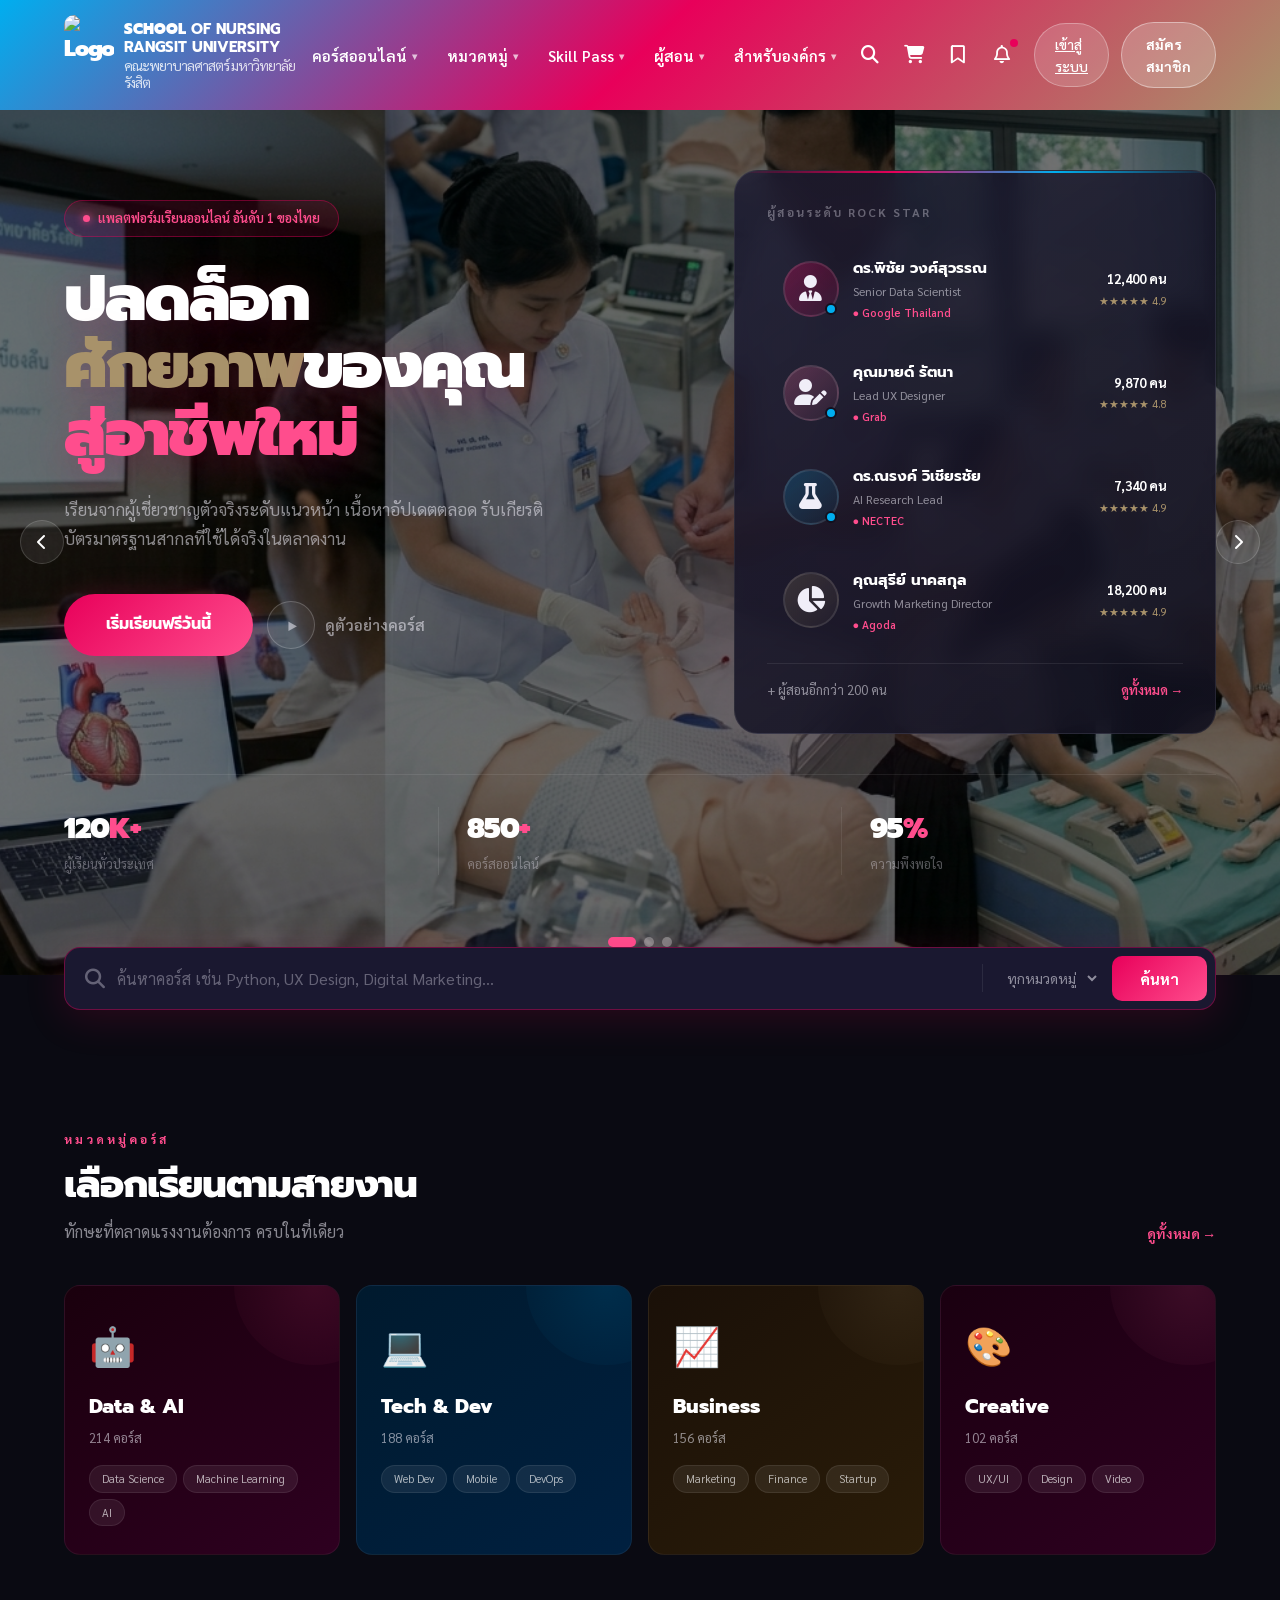
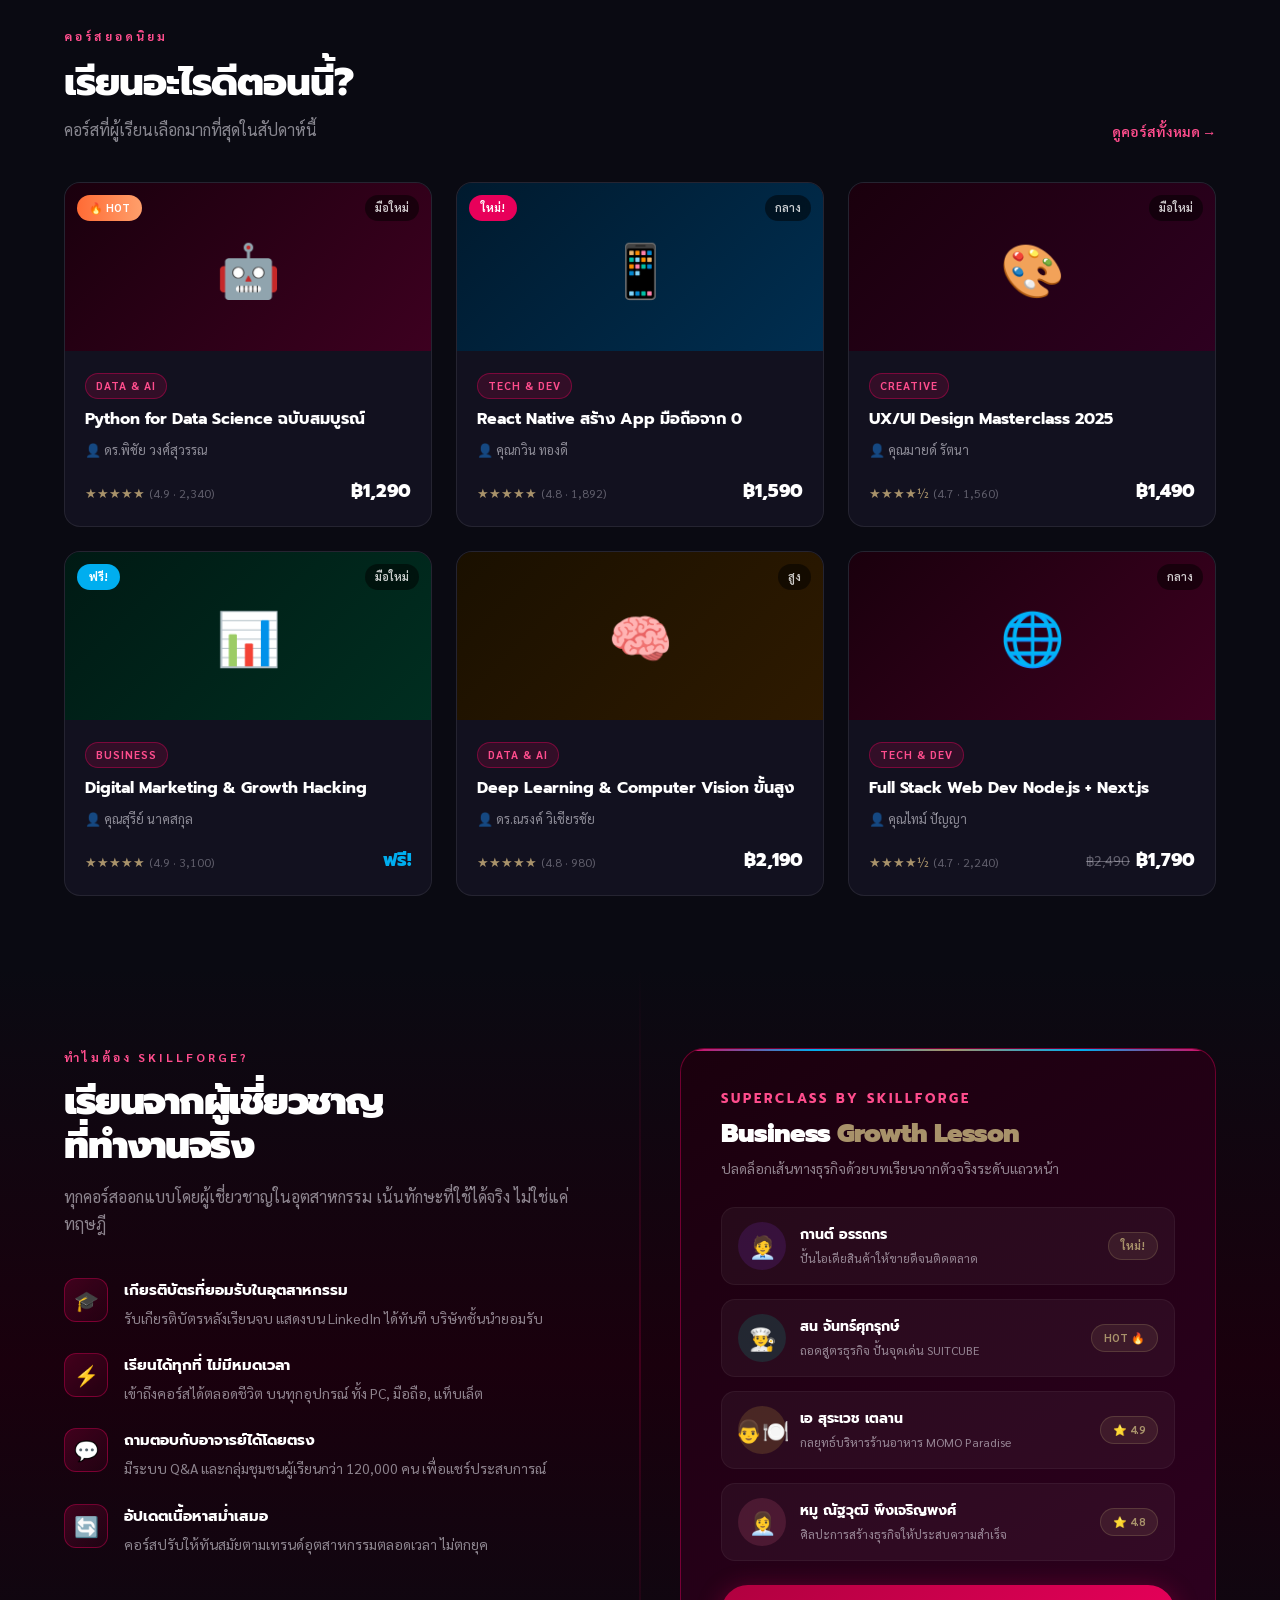
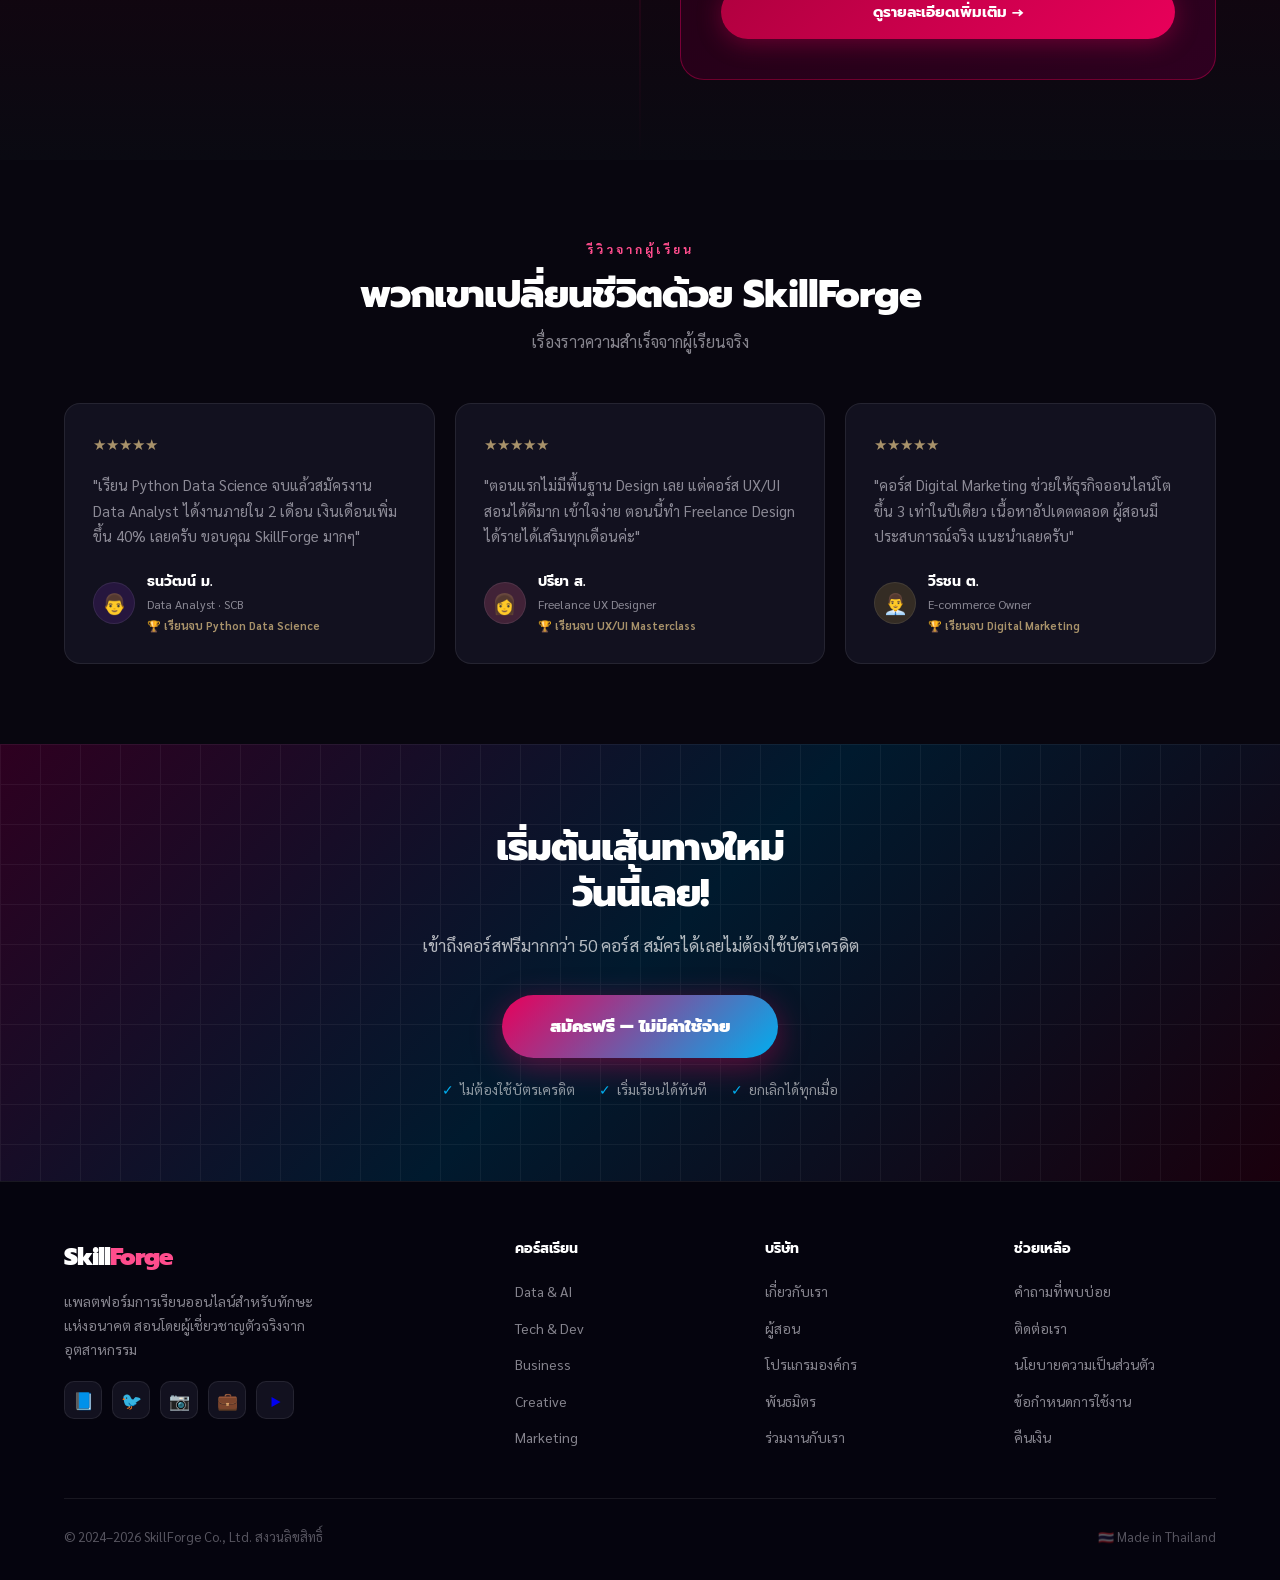
==== index.html @ b313acaf "Update index.html" ====
<!DOCTYPE html>
<html lang="th">
<head>
<meta charset="UTF-8">
<meta name="viewport" content="width=device-width, initial-scale=1.0">
<title>SCHOOL OF NURSING RANGSIT UNIVERSITY</title>
<link href="https://fonts.googleapis.com/css2?family=Prompt:wght@300;400;500;600;700;800;900&family=Sarabun:wght@300;400;500;600&display=swap" rel="stylesheet">
<link rel="stylesheet" href="https://cdnjs.cloudflare.com/ajax/libs/font-awesome/6.5.0/css/all.min.css">
  
<style>
:root{--purple:#E8005A;--purple-light:#FF4D8D;--purple-dark:#B0003F;--purple-glow:rgba(232,0,90,0.35);--gold:#A8926A;--teal:#00AEEF;--pink:#FF6B9D;--bg-dark:#0A0A12;--bg-card:#12111F;--bg-card2:#1A1830;--border:rgba(255,255,255,0.08);--border-purple:rgba(232,0,90,0.4);--text:#F0EEF8;--text-muted:rgba(240,238,248,0.55);--text-dim:rgba(240,238,248,0.35);--radius:16px;--radius-pill:100px}
*{box-sizing:border-box;margin:0;padding:0}
html{scroll-behavior:smooth}
body{font-family:'Sarabun',sans-serif;background:var(--bg-dark);color:var(--text);line-height:1.6;overflow-x:hidden}
h1,h2,h3,h4,h5,.nav-logo-en,.btn-hero,.btn-primary,.course-title,.inst-name,.stat-num{font-family:'Prompt',sans-serif}
.top-banner{background:linear-gradient(135deg,#0a0a12 0%,#D3D8E8 50%,#FAFAFA 100%);padding:10px 5%;text-align:center;font-size:14px;font-weight:500}
.top-banner a{color:var(--gold);font-weight:700;text-decoration:none;margin-left:8px}
nav{position:sticky;top:0;z-index:200;background:linear-gradient(135deg,#00AEEF 0%,#E8005A 50%,#A8926A 100%);backdrop-filter:blur(24px) saturate(180%);-webkit-backdrop-filter:blur(24px) saturate(180%);padding:0 5%;display:flex;align-items:center;justify-content:space-between;height:110px;overflow:visible;transition:background 0.3s ease,border-color 0.3s ease}
nav.scrolled{background:rgba(10,10,18,0.75);border-bottom-color:rgba(255,255,255,0.1)}
.nav-logo{font-family:'Prompt',sans-serif;font-weight:900;font-size:22px;color:#fff;text-decoration:none;letter-spacing:-1px;display:flex;align-items:center;gap:10px}
.nav-logo span{color:#fff}
.nav-logo img{width:80px;height:80px;object-fit:contain;border-radius:10px;background:transparent;border:none}
.ddi-icon i{color:#fff;opacity:0.85}
.nav-logo-text{display:flex;flex-direction:column;gap:1px}
.nav-logo-en{font-family:'Prompt',sans-serif;font-size:15px;font-weight:900;color:#fff;letter-spacing:0px;line-height:1.2;text-transform:uppercase}
.nav-logo-en span{color:#fff;font-weight:700}
.nav-logo-th{font-family:'Sarabun',sans-serif;font-size:14px;font-weight:400;color:rgba(255,255,255,0.8);line-height:1.2}
.profile-btn{display:flex;align-items:center;gap:10px;background:rgba(255,255,255,0.15);border:1px solid rgba(255,255,255,0.3);padding:8px 16px;border-radius:var(--radius-pill);cursor:pointer;text-decoration:none;transition:all .2s}
.profile-btn:hover{background:rgba(255,255,255,0.25)}
.profile-avatar{width:34px;height:34px;border-radius:50%;background:linear-gradient(135deg,var(--purple),var(--purple-light));display:flex;align-items:center;justify-content:center;font-size:15px;color:#fff;font-weight:700;flex-shrink:0}
.profile-name{font-size:14px;font-weight:600;color:#fff}
.btn-logout{background:none;border:1px solid rgba(255,255,255,0.3);padding:8px 16px;border-radius:var(--radius-pill);font-family:'Sarabun',sans-serif;font-size:14px;color:#fff;cursor:pointer;transition:all .2s}
.btn-logout:hover{border-color:#ef4444;color:#ef4444}
.nav-links{display:flex;gap:2px;list-style:none;align-items:stretch;height:110px}
.nav-links>li{position:relative;display:flex;align-items:center}
.nav-links>li>a{text-decoration:none;font-size:15px;font-weight:600;color:#fff;transition:color .2s;padding:8px 14px;border-radius:8px;display:flex;align-items:center;gap:5px;white-space:nowrap;line-height:1}
.nav-links>li>a:hover,.nav-links>li:hover>a{color:#fff;background:rgba(255,255,255,0.15)}
.nav-links>li>a.has-dd::after{content:'▾';font-size:10px;opacity:.7;transition:transform .2s;margin-top:1px}
.nav-links>li:hover>a.has-dd::after{transform:rotate(180deg);opacity:1}
.dd{position:absolute;top:calc(100% + 8px);left:0;transform:none;background:#fff;border:1px solid #e5e7eb;border-radius:16px;padding:0;min-width:280px;box-shadow:0 8px 32px rgba(0,0,0,0.12),0 2px 8px rgba(0,0,0,0.06);opacity:0;pointer-events:none;transition:opacity .16s ease,transform .16s ease;z-index:300;overflow:hidden}
.nav-links>li:hover .dd{opacity:1;pointer-events:auto}
.dd::before{display:none}
.dd.mega{min-width:860px;display:grid;grid-template-columns:200px 220px 1fr;left:0}
.mega-col{padding:16px 12px;border-right:1px solid #f0f0f0}
.mega-col:last-child{border-right:none}
.mega-col-title{font-size:10px;font-weight:800;letter-spacing:2.5px;text-transform:uppercase;color:#9ca3af;padding:4px 10px 12px}
.ddi{display:flex;align-items:center;gap:10px;padding:9px 12px;border-radius:10px;text-decoration:none;transition:background .13s;cursor:pointer;width:100%}
.ddi:hover{background:#f3f4f6}
.ddi.active{background:#fff0f5}
.ddi-icon{width:32px;height:32px;border-radius:8px;flex-shrink:0;display:flex;align-items:center;justify-content:center;font-size:15px}
.ddi-icon i{opacity:1}
.ddi-t{font-family:'Sarabun',sans-serif;font-size:13px;font-weight:700;color:#111827}
.ddi-t.purple{color:#E8005A}
.ddi-s{font-size:11px;color:#6b7280;margin-top:1px}
.ddi-arrow{margin-left:auto;color:#9ca3af;font-size:11px}
.mega-col.col-list{padding:16px}
.mega-col-header{display:flex;justify-content:space-between;align-items:center;margin-bottom:10px;padding:0 4px}
.mega-col-header-title{font-size:10px;font-weight:800;letter-spacing:2px;text-transform:uppercase;color:#9ca3af}
.mega-col-header-link{font-size:12px;font-weight:700;color:#E8005A;text-decoration:none}
.course-list-item{display:flex;align-items:center;padding:7px 4px;border-radius:8px;text-decoration:none;transition:background .13s;cursor:pointer}
.course-list-item:hover{background:#f3f4f6}
.course-list-item.active{color:#E8005A;font-weight:700}
.course-list-name{font-size:13px;color:#374151;font-family:'Sarabun',sans-serif}
.course-list-name.purple{color:#E8005A;font-weight:700}
.course-list-count{margin-left:4px;font-size:13px;color:#374151}
.mega-col.col-preview{padding:16px;background:#fafafa;border-left:1px solid #f0f0f0}
.preview-card img{width:100%;border-radius:10px;margin-bottom:10px}
.preview-card-title{font-size:13px;font-weight:700;color:#111827;font-family:'Sarabun',sans-serif;line-height:1.4;margin-bottom:6px}
.preview-card-link{font-size:12px;color:#E8005A;font-weight:700;text-decoration:none}
.ddd{height:1px;background:#e5e7eb;margin:6px 0}
.ddf{padding:6px 12px 4px}
.ddf a{font-size:12px;color:#E8005A;text-decoration:none;font-weight:700}
.ddf a:hover{color:#B0003F}
.dds{font-size:10px;font-weight:700;letter-spacing:2.5px;text-transform:uppercase;color:#9ca3af;padding:4px 10px 10px}
.db{display:inline-block;font-size:10px;font-weight:700;padding:2px 8px;border-radius:99px;margin-left:auto;flex-shrink:0}
.db.new{background:#E8005A;color:#fff}
.db.hot{background:linear-gradient(90deg,#FF6B35,#FF9F6B);color:#fff}
.db.free{background:#00AEEF;color:#fff}
.db.pop{background:rgba(168,146,106,0.15);color:#A8926A;border:1px solid rgba(168,146,106,0.4)}
.nav-actions{display:flex;gap:12px;align-items:center}
.btn-ghost{background:rgba(255,255,255,0.15);border:1px solid rgba(255,255,255,0.3);padding:9px 20px;font-family:'Sarabun',sans-serif;font-size:14px;font-weight:500;color:#fff;cursor:pointer;border-radius:var(--radius-pill);transition:all .2s}
.btn-ghost:hover{background:rgba(255,255,255,0.25);color:#fff}
.btn-primary{background:rgba(255,255,255,0.2);color:#fff;border:1px solid rgba(255,255,255,0.4);padding:10px 24px;border-radius:var(--radius-pill);font-family:'Sarabun',sans-serif;font-size:14px;font-weight:700;cursor:pointer;transition:all .2s;text-decoration:none;display:inline-block}
.btn-primary:hover{background:rgba(255,255,255,0.3);transform:translateY(-1px)}
.hero-slider{position:relative;width:100%;overflow:hidden;background:#0a0a12}
.slides-wrapper{display:flex;transition:transform 0.6s cubic-bezier(0.4,0,0.2,1)}
.slide{min-width:100%;min-height:88vh;padding:60px 5% 100px;position:relative;overflow:hidden;display:flex;flex-direction:column;justify-content:center;gap:40px;background:linear-gradient(160deg,#0A0A12 0%,#1A000D 40%,#001A2E 70%,#0A0A12 100%)}
.slide::before{content:'';position:absolute;inset:0;background:rgba(0,0,0,0.55);pointer-events:none;z-index:1}
.slide::after{content:'';position:absolute;right:10%;top:20%;width:600px;height:600px;border-radius:50%;background:radial-gradient(circle,rgba(232,0,90,0.2) 0%,transparent 65%);pointer-events:none}
.slide-content{max-width:1280px;margin:0 auto;width:100%;display:grid;grid-template-columns:1.1fr 0.9fr;gap:80px;align-items:center;position:relative;z-index:2}
.slide-text{max-width:540px}
.slide-stats{display:flex;max-width:1280px;margin:0 auto;width:100%;padding-top:32px;border-top:1px solid var(--border);position:relative;z-index:2}
.slider-dots{position:absolute;bottom:28px;left:50%;transform:translateX(-50%);display:flex;gap:8px;z-index:10}
.dot{width:10px;height:10px;border-radius:50%;background:rgba(255,255,255,0.3);border:none;cursor:pointer;transition:all 0.3s;padding:0}
.dot.active{background:var(--purple-light);width:28px;border-radius:5px}
.slider-arrow{position:absolute;top:50%;transform:translateY(-50%);background:rgba(255,255,255,0.08);border:1px solid rgba(255,255,255,0.15);color:#fff;width:44px;height:44px;border-radius:50%;display:flex;align-items:center;justify-content:center;cursor:pointer;z-index:10;transition:background 0.2s;font-size:16px}
.slider-arrow:hover{background:rgba(232,0,90,0.5)}
.slider-arrow.left{left:20px}
.slider-arrow.right{right:20px}
.slide-visual{flex:1}
.slide-visual.center-icon{display:flex;align-items:center;justify-content:center}
.big-icon-card{background:rgba(255,255,255,0.05);border:1px solid rgba(255,255,255,0.1);border-radius:24px;padding:48px;text-align:center;backdrop-filter:blur(20px);display:flex;flex-direction:column;align-items:center;gap:16px}
.big-icon-label{font-size:22px;font-weight:700;color:#fff}
.big-icon-sub{font-size:14px;color:var(--text-dim)}
.hero-badge{display:inline-flex;align-items:center;gap:8px;border:1px solid rgba(232,0,90,0.4);background:rgba(232,0,90,0.12);color:var(--purple-light);padding:7px 18px;border-radius:var(--radius-pill);font-size:13px;font-weight:600;margin-bottom:28px}
.badge-dot{width:7px;height:7px;border-radius:50%;background:var(--purple-light);box-shadow:0 0 8px var(--purple-light);animation:pulse 2s infinite}
@keyframes pulse{0%,100%{opacity:1}50%{opacity:.4}}
h1{font-family:'Prompt',sans-serif;font-size:clamp(40px,5vw,64px);font-weight:900;line-height:1.05;color:#fff;margin-bottom:28px;letter-spacing:-2px;text-shadow:0 8px 40px rgba(232,0,90,0.25)}
h1 .hp{color:var(--purple-light)}
h1 .hg{color:var(--gold)}
.hero-sub{color:var(--text-muted);font-size:17px;line-height:1.75;margin-bottom:40px;max-width:500px}
.hero-cta{display:flex;gap:14px;align-items:center;flex-wrap:wrap;margin-bottom:48px}
.btn-hero{background:linear-gradient(135deg,var(--purple),var(--purple-light));color:#fff;border:none;padding:18px 42px;border-radius:var(--radius-pill);font-family:'Prompt',sans-serif;font-size:16px;font-weight:700;cursor:pointer;transition:all .2s;text-decoration:none;display:inline-block;box-shadow:0 8px 32px var(--purple-glow)}
.btn-hero:hover{transform:translateY(-2px)}
.btn-play{display:inline-flex;align-items:center;gap:10px;color:var(--text-muted);font-size:15px;font-weight:600;text-decoration:none;transition:color .2s}
.btn-play:hover{color:#fff}
.play-circle{width:48px;height:48px;border-radius:50%;border:1.5px solid rgba(255,255,255,0.2);display:flex;align-items:center;justify-content:center;font-size:16px;transition:all .2s;padding-left:3px;background:rgba(255,255,255,0.05)}
.btn-play:hover .play-circle{border-color:var(--purple-light);background:rgba(232,0,90,0.2)}
.stat-item{flex:1;padding-right:28px;border-right:1px solid var(--border);margin-right:28px}
.stat-item:last-child{border-right:none;margin-right:0;padding-right:0}
.stat-num{font-family:'Prompt',sans-serif;font-size:28px;font-weight:900;color:#fff;letter-spacing:-1px}
.stat-num span{color:var(--purple-light)}
.stat-label{font-size:13px;color:var(--text-dim);margin-top:2px}
.hero-right{position:relative}
.instructors-showcase{background:linear-gradient(145deg,rgba(26,24,48,0.8),rgba(18,17,31,0.9));border:1px solid var(--border);border-radius:24px;padding:32px;backdrop-filter:blur(12px);position:relative;overflow:hidden}
.instructors-showcase::before{content:'';position:absolute;top:0;left:0;right:0;height:2px;background:linear-gradient(90deg,transparent,var(--purple),var(--teal),transparent)}
.showcase-label{font-size:12px;font-weight:700;letter-spacing:2px;text-transform:uppercase;color:var(--text-dim);margin-bottom:20px}
.instructor-row{display:flex;align-items:center;gap:14px;padding:14px 16px;border-radius:14px;transition:background .2s;margin-bottom:10px;cursor:pointer}
.instructor-row:hover{background:rgba(232,0,90,0.12)}
.inst-avatar-wrap{position:relative}
.inst-avatar{width:56px;height:56px;border-radius:50%;display:flex;align-items:center;justify-content:center;font-size:26px;flex-shrink:0;border:2px solid rgba(255,255,255,0.1)}
.inst-online{position:absolute;bottom:2px;right:2px;width:12px;height:12px;border-radius:50%;background:var(--teal);border:2px solid var(--bg-card)}
.inst-info{flex:1}
.inst-name{font-family:'Prompt',sans-serif;font-size:15px;font-weight:700;color:#fff}
.inst-role{font-size:12px;color:var(--text-muted);margin-top:2px}
.inst-company{font-size:11px;color:var(--purple-light);font-weight:600;margin-top:3px}
.inst-stat{text-align:right}
.inst-students{font-size:13px;font-weight:700;color:#fff}
.inst-stars{font-size:11px;color:var(--gold);margin-top:2px}
.showcase-footer{margin-top:16px;padding-top:16px;border-top:1px solid var(--border);display:flex;justify-content:space-between;align-items:center}
.showcase-footer-txt{font-size:13px;color:var(--text-muted)}
.showcase-footer a{color:var(--purple-light);text-decoration:none;font-weight:600;font-size:13px}
.search-section{background:var(--bg-dark);padding:0 5% 60px}
.search-box{background:var(--bg-card2);border:1px solid var(--border-purple);border-radius:16px;padding:8px 8px 8px 20px;display:flex;align-items:center;gap:12px;box-shadow:0 8px 40px rgba(232,0,90,0.15)}
.search-box input{flex:1;border:none;outline:none;font-family:'Sarabun',sans-serif;font-size:16px;color:#fff;background:transparent}
.search-box input::placeholder{color:var(--text-dim)}
.search-divider{width:1px;height:28px;background:var(--border)}
.search-select{border:none;outline:none;font-family:'Sarabun',sans-serif;font-size:14px;color:var(--text-muted);background:transparent;cursor:pointer;padding:4px 8px}
.search-select option{background:#1A1830}
.search-btn{background:linear-gradient(135deg,var(--purple),var(--purple-light));color:#fff;border:none;padding:13px 28px;border-radius:10px;font-family:'Sarabun',sans-serif;font-size:15px;font-weight:700;cursor:pointer;transition:all .2s;white-space:nowrap}
.search-btn:hover{transform:translateY(-1px)}
.section{padding:72px 5%}
.section-inner{max-width:1280px;margin:0 auto}
.section-label{font-size:12px;font-weight:700;color:var(--purple-light);letter-spacing:3px;text-transform:uppercase;margin-bottom:12px}
h2{font-family:'Prompt',sans-serif;font-size:clamp(26px,3vw,40px);font-weight:800;line-height:1.2;color:#fff;margin-bottom:12px;letter-spacing:-1px}
.section-sub{color:var(--text-muted);font-size:16px;max-width:520px}
.section-header{display:flex;justify-content:space-between;align-items:flex-end;margin-bottom:40px}
.link-more{color:var(--purple-light);text-decoration:none;font-weight:600;font-size:14px;display:flex;align-items:center;gap:4px;transition:color .2s}
.link-more:hover{color:#fff}
.cat-grid{display:grid;grid-template-columns:repeat(4,1fr);gap:16px}
.cat-card{border-radius:var(--radius);padding:28px 24px;cursor:pointer;transition:transform .2s,box-shadow .2s;position:relative;overflow:hidden;border:1px solid rgba(255,255,255,0.06)}
.cat-card::before{content:'';position:absolute;top:-30%;right:-20%;width:160px;height:160px;border-radius:50%;opacity:.12}
.cat-card:hover{transform:translateY(-6px)}
.cat-card.c-data{background:linear-gradient(145deg,#1A000D,#2E0020)}
.cat-card.c-data::before{background:radial-gradient(circle,var(--purple-light),transparent)}
.cat-card.c-data:hover{box-shadow:0 20px 48px rgba(232,0,90,0.3)}
.cat-card.c-tech{background:linear-gradient(145deg,#001A2E,#002040)}
.cat-card.c-tech::before{background:radial-gradient(circle,var(--teal),transparent)}
.cat-card.c-tech:hover{box-shadow:0 20px 48px rgba(0,174,239,0.3)}
.cat-card.c-biz{background:linear-gradient(145deg,#1A1008,#2A1C08)}
.cat-card.c-biz::before{background:radial-gradient(circle,var(--gold),transparent)}
.cat-card.c-biz:hover{box-shadow:0 20px 48px rgba(168,146,106,0.3)}
.cat-card.c-creative{background:linear-gradient(145deg,#1A0010,#2E0020)}
.cat-card.c-creative::before{background:radial-gradient(circle,var(--pink),transparent)}
.cat-card.c-creative:hover{box-shadow:0 20px 48px rgba(255,107,157,0.2)}
.cat-icon{font-size:38px;margin-bottom:16px;display:block;position:relative;z-index:1}
.cat-title{font-family:'Prompt',sans-serif;font-size:20px;font-weight:800;color:#fff;margin-bottom:6px;position:relative;z-index:1}
.cat-count{font-size:13px;color:var(--text-muted);position:relative;z-index:1}
.cat-tags{display:flex;flex-wrap:wrap;gap:6px;margin-top:16px;position:relative;z-index:1}
.cat-tag{background:rgba(255,255,255,0.07);color:rgba(255,255,255,0.65);font-size:11px;padding:4px 12px;border-radius:99px;border:1px solid rgba(255,255,255,0.08)}
.courses-grid{display:grid;grid-template-columns:repeat(3,1fr);gap:24px}
.course-card{background:var(--bg-card);border-radius:var(--radius);border:1px solid var(--border);overflow:hidden;transition:all .2s;cursor:pointer}
.course-card:hover{border-color:var(--border-purple);transform:translateY(-4px);box-shadow:0 16px 48px rgba(0,0,0,0.4)}
.course-thumb{height:168px;display:flex;align-items:center;justify-content:center;font-size:52px;position:relative}
.t1{background:linear-gradient(135deg,#1A000D,#3D0020)}
.t2{background:linear-gradient(135deg,#001A2E,#002E50)}
.t3{background:linear-gradient(135deg,#1A000D,#2E0020)}
.t4{background:linear-gradient(135deg,#001A14,#002E20)}
.t5{background:linear-gradient(135deg,#1A1000,#2E1A00)}
.t6{background:linear-gradient(135deg,#1A000D,#3D0020)}
.thumb-badge{position:absolute;top:12px;left:12px;font-size:11px;font-weight:700;padding:4px 12px;border-radius:99px}
.badge-new{background:var(--purple);color:#fff}
.badge-hot{background:linear-gradient(90deg,#FF6B35,#FF9F6B);color:#fff}
.badge-free{background:var(--teal);color:#fff}
.thumb-level{position:absolute;top:12px;right:12px;background:rgba(0,0,0,0.5);color:rgba(255,255,255,0.8);font-size:11px;font-weight:600;padding:4px 10px;border-radius:99px;backdrop-filter:blur(4px)}
.course-body{padding:20px}
.course-cat-tag{display:inline-block;font-size:11px;font-weight:700;color:var(--purple-light);text-transform:uppercase;letter-spacing:1px;margin-bottom:10px;padding:3px 10px;background:rgba(232,0,90,0.15);border-radius:99px;border:1px solid var(--border-purple)}
.course-title{font-family:'Prompt',sans-serif;font-size:16px;font-weight:700;color:#fff;line-height:1.35;margin-bottom:10px}
.course-instructor{font-size:13px;color:var(--text-muted);margin-bottom:16px}
.course-meta{display:flex;align-items:center;justify-content:space-between}
.stars{color:var(--gold);font-size:13px}
.course-rating{font-size:12px;color:var(--text-dim);margin-left:4px}
.course-price{font-family:'Prompt',sans-serif;font-size:18px;font-weight:800;color:#fff}
.price-free{color:var(--teal)}
.price-old{font-size:13px;color:var(--text-dim);text-decoration:line-through;margin-right:6px;font-weight:400}
.why-section{padding:80px 5%;background:linear-gradient(180deg,var(--bg-dark) 0%,#1A000D 50%,var(--bg-dark) 100%);position:relative}
.why-section::before{content:'';position:absolute;left:50%;top:0;transform:translateX(-50%);width:1px;height:100%;background:linear-gradient(180deg,transparent,var(--border-purple),transparent)}
.why-inner{max-width:1280px;margin:0 auto}
.why-grid{display:grid;grid-template-columns:1fr 1fr;gap:80px;align-items:start}
.why-heading{font-family:'Prompt',sans-serif;font-size:clamp(28px,3vw,44px);font-weight:900;color:#fff;line-height:1.15;margin-bottom:16px;letter-spacing:-1.5px}
.why-sub{color:var(--text-muted);font-size:16px;line-height:1.7;margin-bottom:40px}
.feature-list{list-style:none;display:flex;flex-direction:column;gap:24px}
.feature-item{display:flex;gap:16px;align-items:flex-start}
.feature-icon{width:44px;height:44px;flex-shrink:0;background:linear-gradient(135deg,rgba(232,0,90,0.2),rgba(232,0,90,0.05));border:1px solid var(--border-purple);border-radius:12px;display:flex;align-items:center;justify-content:center;font-size:20px}
.feature-text h4{font-family:'Prompt',sans-serif;font-size:15px;font-weight:700;color:#fff;margin-bottom:5px}
.feature-text p{font-size:14px;color:var(--text-muted);line-height:1.6}
.promo-block{background:linear-gradient(145deg,#1A000D,#2E0020);border:1px solid var(--border-purple);border-radius:24px;padding:40px;position:relative;overflow:hidden}
.promo-block::after{content:'';position:absolute;top:0;left:0;right:0;height:2px;background:linear-gradient(90deg,var(--purple),var(--teal),var(--gold),var(--teal),var(--purple))}
.promo-title{font-family:'Prompt',sans-serif;font-size:13px;font-weight:700;letter-spacing:3px;text-transform:uppercase;color:var(--purple-light);margin-bottom:8px}
.promo-heading{font-family:'Prompt',sans-serif;font-size:26px;font-weight:900;color:#fff;line-height:1.2;margin-bottom:8px;letter-spacing:-1px}
.promo-heading span{color:var(--gold)}
.promo-sub{font-size:14px;color:var(--text-muted);margin-bottom:28px}
.promo-instructors{display:flex;flex-direction:column;gap:14px;margin-bottom:24px}
.promo-inst-row{display:flex;align-items:center;gap:14px;padding:14px 16px;border-radius:14px;background:rgba(255,255,255,0.04);border:1px solid rgba(255,255,255,0.05);transition:all .2s;cursor:pointer}
.promo-inst-row:hover{background:rgba(232,0,90,0.1);border-color:var(--border-purple)}
.promo-inst-avatar{width:48px;height:48px;border-radius:50%;display:flex;align-items:center;justify-content:center;font-size:22px;flex-shrink:0}
.promo-inst-name{font-family:'Prompt',sans-serif;font-size:14px;font-weight:700;color:#fff}
.promo-inst-topic{font-size:12px;color:var(--text-muted);margin-top:2px}
.promo-inst-tag{margin-left:auto;font-size:11px;font-weight:700;padding:4px 12px;border-radius:99px;white-space:nowrap;background:rgba(168,146,106,0.12);color:var(--gold);border:1px solid rgba(168,146,106,0.25)}
.btn-promo{display:block;width:100%;text-align:center;background:linear-gradient(135deg,var(--purple-dark),var(--purple));color:#fff;border:none;padding:15px;border-radius:var(--radius-pill);font-family:'Prompt',sans-serif;font-size:15px;font-weight:700;cursor:pointer;transition:all .2s;text-decoration:none;box-shadow:0 4px 24px var(--purple-glow)}
.btn-promo:hover{transform:translateY(-1px)}
.test-section{padding:80px 5%;background:#08060F}
.test-inner{max-width:1280px;margin:0 auto}
.test-grid{display:grid;grid-template-columns:repeat(3,1fr);gap:20px;margin-top:48px}
.test-card{background:var(--bg-card);border:1px solid var(--border);border-radius:var(--radius);padding:28px;transition:all .2s}
.test-card:hover{border-color:var(--border-purple)}
.test-stars{color:var(--gold);font-size:15px;margin-bottom:16px}
.test-text{font-size:15px;line-height:1.7;color:var(--text-muted);margin-bottom:22px}
.test-author{display:flex;align-items:center;gap:12px}
.test-avatar{width:42px;height:42px;border-radius:50%;display:flex;align-items:center;justify-content:center;font-size:20px;border:1px solid var(--border)}
.test-name{font-family:'Prompt',sans-serif;font-weight:700;font-size:14px;color:#fff}
.test-pos{font-size:12px;color:var(--text-muted);margin-top:2px}
.test-badge{color:var(--gold);font-size:11px;font-weight:700;margin-top:3px}
.cta-section{padding:80px 5%;background:linear-gradient(135deg,#2E0020 0%,#001A2E 50%,#1A000D 100%);text-align:center;position:relative;overflow:hidden}
.cta-section::before{content:'';position:absolute;inset:0;opacity:.05;background-image:linear-gradient(rgba(255,255,255,1) 1px,transparent 1px),linear-gradient(90deg,rgba(255,255,255,1) 1px,transparent 1px);background-size:40px 40px}
.cta-inner{max-width:640px;margin:0 auto;position:relative;z-index:2}
.cta-section h2{color:#fff;margin-bottom:16px}
.cta-section p{color:rgba(255,255,255,0.7);font-size:17px;margin-bottom:36px}
.btn-cta{background:linear-gradient(135deg,var(--purple),var(--teal));color:#fff;border:none;padding:18px 48px;border-radius:var(--radius-pill);font-family:'Prompt',sans-serif;font-size:17px;font-weight:900;cursor:pointer;transition:all .2s;display:inline-block;text-decoration:none;box-shadow:0 8px 32px rgba(232,0,90,0.4)}
.btn-cta:hover{transform:translateY(-2px)}
.cta-checks{margin-top:20px;color:rgba(255,255,255,0.55);font-size:14px;display:flex;justify-content:center;gap:24px;flex-wrap:wrap}
.cta-checks span{display:flex;align-items:center;gap:6px}
.check-icon{color:var(--teal)}
footer{background:#05040E;border-top:1px solid var(--border);padding:56px 5% 32px}
.footer-inner{max-width:1280px;margin:0 auto}
.footer-grid{display:grid;grid-template-columns:2fr 1fr 1fr 1fr;gap:48px;margin-bottom:48px}
.footer-logo{font-family:'Prompt',sans-serif;font-size:24px;font-weight:900;color:#fff;letter-spacing:-1px;margin-bottom:14px}
.footer-logo span{color:var(--purple-light)}
.footer-brand p{font-size:14px;color:var(--text-muted);line-height:1.7;max-width:260px}
.social-links{display:flex;gap:10px;margin-top:20px}
.social-btn{width:38px;height:38px;background:var(--bg-card);border:1px solid var(--border);border-radius:10px;display:flex;align-items:center;justify-content:center;font-size:17px;text-decoration:none;transition:all .2s}
.social-btn:hover{background:var(--purple);border-color:var(--purple)}
.footer-col h5{font-family:'Prompt',sans-serif;font-size:14px;font-weight:700;color:#fff;margin-bottom:18px}
.footer-col ul{list-style:none;display:flex;flex-direction:column;gap:11px}
.footer-col ul a{color:var(--text-muted);text-decoration:none;font-size:14px;transition:color .2s}
.footer-col ul a:hover{color:var(--purple-light)}
.footer-bottom{border-top:1px solid var(--border);padding-top:28px;display:flex;justify-content:space-between;align-items:center;font-size:13px;color:var(--text-dim)}
.profile-dropdown{position:relative}
.profile-menu{position:absolute;top:calc(100% + 12px);right:0;background:#fff;border-radius:16px;padding:8px;min-width:220px;box-shadow:0 8px 32px rgba(0,0,0,0.15);opacity:0;pointer-events:none;transition:opacity .2s;z-index:500}
.profile-menu.show{opacity:1;pointer-events:auto}
.profile-menu-header{padding:12px 16px;border-bottom:1px solid #f0f0f0;margin-bottom:8px}
.profile-menu-name{font-family:'Prompt',sans-serif;font-size:15px;font-weight:700;color:#1A1A2E}
.profile-menu-email{font-size:12px;color:#888;margin-top:2px}
.profile-menu-item{display:flex;align-items:center;gap:10px;padding:10px 16px;border-radius:10px;text-decoration:none;font-size:14px;color:#374151;transition:background .15s;cursor:pointer;border:none;background:none;width:100%;font-family:'Sarabun',sans-serif}
.profile-menu-item:hover{background:#f3f4f6;color:#E8005A}
.profile-menu-item i{width:18px;color:#9ca3af}
.profile-menu-divider{height:1px;background:#f0f0f0;margin:6px 0}
.profile-menu-item.danger{color:#ef4444}
.profile-menu-item.danger:hover{background:#fff0f0}
.profile-menu-item.danger i{color:#ef4444}
.nav-icon-btn{background:none;border:none;color:#fff;font-size:18px;cursor:pointer;padding:8px;border-radius:50%;transition:background .2s;position:relative;display:flex;align-items:center;justify-content:center;width:40px;height:40px;text-decoration:none}
.nav-icon-btn:hover{background:rgba(255,255,255,0.15)}
.nav-icon-badge{position:absolute;top:4px;right:4px;width:8px;height:8px;background:#E8005A;border-radius:50%;border:2px solid transparent}
.nav-icons{display:flex;align-items:center;gap:4px}
</style>
</head>
<body>

<nav id="mainNav">
  <a class="nav-logo" href="index.html">
  <img 
    src="https://raw.githubusercontent.com/airsrevice-collab/Antos/main/nav-logo.jpg" 
    alt="Logo"
  >
    <div class="nav-logo-text">
      <div class="nav-logo-en">SCHOOL <span>OF NURSING RANGSIT UNIVERSITY</span></div>
      <div class="nav-logo-th">คณะพยาบาลศาสตร์  มหาวิทยาลัยรังสิต</div>
    </div>
  </a>

<ul class="nav-links">

  <li>
  <a href="#" class="has-dd">คอร์สออนไลน์</a>
  <div class="dd mega">
    <div class="mega-col">
      <div class="mega-col-title">UPSKILL</div>
      <a class="ddi active" href="#">
        <div class="ddi-icon" style="background:#ede9fe"><i class="fa-solid fa-table-cells-large" style="color:#7B2FBE"></i></div>
        <div><div class="ddi-t purple">คอร์สเรียน</div></div>
        <span class="ddi-arrow">›</span>
      </a>
      <a class="ddi" href="#">
        <div class="ddi-icon" style="background:#f3f4f6"><i class="fa-solid fa-book-open" style="color:#6b7280"></i></div>
        <div><div class="ddi-t">คอร์สเรียนใหม่</div></div>
      </a>
      <a class="ddi" href="#">
        <div class="ddi-icon" style="background:#f3f4f6"><i class="fa-solid fa-chart-line" style="color:#6b7280"></i></div>
        <div><div class="ddi-t">เส้นทางการเรียนรู้</div></div>
        <span class="db pop">แนะนำ</span>
      </a>
    </div>
    <div class="mega-col">
      <div class="mega-col-title" style="visibility:hidden">-</div>
      <a class="ddi active" href="#" style="background:#f0eaff">
        <div><div class="ddi-t purple">การตลาดออนไลน์</div></div>
        <span class="ddi-arrow" style="color:#7B2FBE">›</span>
      </a>
      <a class="ddi" href="#"><div><div class="ddi-t">ธุรกิจ</div></div></a>
      <a class="ddi" href="#"><div><div class="ddi-t">การเงิน & ลงทุน</div></div></a>
      <a class="ddi" href="#"><div><div class="ddi-t">การพัฒนาตนเอง</div></div></a>
      <a class="ddi" href="#"><div><div class="ddi-t">Office Productivity</div></div></a>
      <a class="ddi" href="#"><div><div class="ddi-t">Data</div></div></a>
      <a class="ddi" href="#"><div><div class="ddi-t">เขียนโปรแกรม</div></div></a>
      <a class="ddi" href="#"><div><div class="ddi-t">การพัฒนาซอฟต์แวร์</div></div></a>
      <a class="ddi" href="#"><div><div class="ddi-t">การสร้างเกมส์</div></div></a>
    </div>
    <div class="mega-col col-list">
      <div class="mega-col-header">
        <span class="mega-col-header-title">ONLINE COURSES</span>
        <a href="#" class="mega-col-header-link">ดูคอร์สเรียนทั้งหมด</a>
      </div>
      <a class="course-list-item" href="#"><span class="course-list-name purple">Google Ads</span><span class="course-list-count">&nbsp;(1)</span></a>
      <a class="course-list-item" href="#"><span class="course-list-name">Facebook Ads</span><span class="course-list-count">&nbsp;(2)</span></a>
      <a class="course-list-item" href="#"><span class="course-list-name">Digital Marketing</span><span class="course-list-count">&nbsp;(35)</span></a>
      <a class="course-list-item" href="#"><span class="course-list-name">MarTech</span><span class="course-list-count">&nbsp;(5)</span></a>
      <a class="course-list-item" href="#"><span class="course-list-name">การสร้างแบรนด์</span><span class="course-list-count">&nbsp;(5)</span></a>
      <a class="course-list-item" href="#"><span class="course-list-name">Social Media Marketing</span><span class="course-list-count">&nbsp;(8)</span></a>
      <a class="course-list-item" href="#"><span class="course-list-name">Content Marketing</span><span class="course-list-count">&nbsp;(13)</span></a>
      <a class="course-list-item" href="#"><span class="course-list-name">Online Ads</span><span class="course-list-count">&nbsp;(2)</span></a>
      <a class="course-list-item" href="#"><span class="course-list-name">SEO</span><span class="course-list-count">&nbsp;(3)</span></a>
      <a class="course-list-item" href="#"><span class="course-list-name">Customer Experience</span></a>
    </div>
  </div>
</li>

  <li>
    <a href="#" class="has-dd">หมวดหมู่</a>
    <div class="dd">
      <div class="dds">สาขาวิชา</div>
      <a class="ddi" href="#">
        <div class="ddi-icon" style="background:rgba(123,47,190,0.2)"><i class="fa-solid fa-robot"></i></div>
        <div><div class="ddi-t">Data & AI</div><div class="ddi-s">214 คอร์ส</div></div>
      </a>
      <a class="ddi" href="#">
        <div class="ddi-icon" style="background:rgba(96,165,250,0.15)"><i class="fa-solid fa-laptop-code"></i></div>
        <div><div class="ddi-t">Tech & Dev</div><div class="ddi-s">188 คอร์ส</div></div>
      </a>
      <a class="ddi" href="#">
        <div class="ddi-icon" style="background:rgba(245,200,66,0.15)"><i class="fa-solid fa-briefcase"></i></div>
        <div><div class="ddi-t">Business</div><div class="ddi-s">156 คอร์ส</div></div>
      </a>
      <a class="ddi" href="#">
        <div class="ddi-icon" style="background:rgba(255,107,157,0.15)"><i class="fa-solid fa-palette"></i></div>
        <div><div class="ddi-t">Creative & Design</div><div class="ddi-s">102 คอร์ส</div></div>
      </a>
      <a class="ddi" href="#">
        <div class="ddi-icon" style="background:rgba(0,201,167,0.15)"><i class="fa-solid fa-bullhorn"></i></div>
        <div><div class="ddi-t">Marketing</div><div class="ddi-s">94 คอร์ส</div></div>
      </a>
      <div class="ddd"></div>
      <div class="ddf"><a href="#">ดูทุกหมวดหมู่ →</a></div>
    </div>
  </li>

  <li>
    <a href="#" class="has-dd">Skill Pass</a>
    <div class="dd">
      <div class="dds">แพ็กเกจสมาชิก</div>
      <a class="ddi" href="#">
        <div class="ddi-icon" style="background:rgba(0,201,167,0.15)"><i class="fa-solid fa-bolt"></i></div>
        <div><div class="ddi-t">Basic Pass</div><div class="ddi-s">เข้าถึง 50+ คอร์สฟรี</div></div>
        <span class="db free">ฟรี</span>
      </a>
      <a class="ddi" href="#">
        <div class="ddi-icon" style="background:rgba(123,47,190,0.2)"><i class="fa-solid fa-rocket"></i></div>
        <div><div class="ddi-t">Pro Pass</div><div class="ddi-s">คอร์สไม่จำกัด + Certificate</div></div>
        <span class="db pop">ยอดฮิต</span>
      </a>
      <a class="ddi" href="#">
        <div class="ddi-icon" style="background:rgba(245,200,66,0.15)"><i class="fa-solid fa-crown"></i></div>
        <div><div class="ddi-t">Elite Pass</div><div class="ddi-s">Mentorship + Career Support</div></div>
      </a>
      <div class="ddd"></div>
      <div class="ddf"><a href="#">เปรียบเทียบแพ็กเกจ →</a></div>
    </div>
  </li>

  <li>
    <a href="#" class="has-dd">ผู้สอน</a>
    <div class="dd">
      <div class="dds">ผู้สอนระดับ Rock Star</div>
      <a class="ddi" href="#">
        <div class="ddi-icon" style="background:rgba(123,47,190,0.2)"><i class="fa-solid fa-user-tie"></i></div>
        <div><div class="ddi-t">ดร.พิชัย วงศ์สุวรรณ</div><div class="ddi-s">Data Science · Google Thailand</div></div>
      </a>
      <a class="ddi" href="#">
        <div class="ddi-icon" style="background:rgba(255,107,157,0.15)"><i class="fa-solid fa-user-pen"></i></div>
        <div><div class="ddi-t">คุณมายด์ รัตนา</div><div class="ddi-s">UX Design · Grab</div></div>
      </a>
      <a class="ddi" href="#">
        <div class="ddi-icon" style="background:rgba(0,201,167,0.15)"><i class="fa-solid fa-flask"></i></div>
        <div><div class="ddi-t">ดร.ณรงค์ วิเชียรชัย</div><div class="ddi-s">AI Research · NECTEC</div></div>
      </a>
      <a class="ddi" href="#">
        <div class="ddi-icon" style="background:rgba(245,200,66,0.15)"><i class="fa-solid fa-chart-pie"></i></div>
        <div><div class="ddi-t">คุณสุรีย์ นาคสกุล</div><div class="ddi-s">Growth Marketing · Agoda</div></div>
      </a>
      <div class="ddd"></div>
      <div class="ddf"><a href="#">ผู้สอนทั้งหมด 200+ คน →</a></div>
    </div>
  </li>

  <li>
    <a href="#" class="has-dd">สำหรับองค์กร</a>
    <div class="dd">
      <div class="dds">โซลูชันองค์กร</div>
      <a class="ddi" href="#">
        <div class="ddi-icon" style="background:rgba(96,165,250,0.15)"><i class="fa-solid fa-building"></i></div>
        <div><div class="ddi-t">Corporate Training</div><div class="ddi-s">ฝึกอบรมพนักงานแบบ Custom</div></div>
      </a>
      <a class="ddi" href="#">
        <div class="ddi-icon" style="background:rgba(0,201,167,0.15)"><i class="fa-solid fa-clipboard-list"></i></div>
        <div><div class="ddi-t">Learning Management</div><div class="ddi-s">ระบบติดตามการเรียนรู้ LMS</div></div>
      </a>
      <a class="ddi" href="#">
        <div class="ddi-icon" style="background:rgba(123,47,190,0.2)"><i class="fa-solid fa-gauge-high"></i></div>
        <div><div class="ddi-t">Analytics Dashboard</div><div class="ddi-s">วัดผลพัฒนาการทักษะทีม</div></div>
      </a>
      <a class="ddi" href="#">
        <div class="ddi-icon" style="background:rgba(245,200,66,0.15)"><i class="fa-solid fa-handshake"></i></div>
        <div><div class="ddi-t">Partnership Program</div><div class="ddi-s">เป็นพันธมิตรกับ SkillForge</div></div>
      </a>
      <div class="ddd"></div>
      <div class="ddf"><a href="#">ติดต่อทีมองค์กร →</a></div>
    </div>
  </li>

</ul>

<div class="nav-actions" id="navActions">
  <div class="nav-icons">
    <a class="nav-icon-btn" href="#" title="ค้นหา">
      <i class="fa-solid fa-magnifying-glass"></i>
    </a>
    <a class="nav-icon-btn" href="#" title="ตะกร้า">
      <i class="fa-solid fa-cart-shopping"></i>
    </a>
    <a class="nav-icon-btn" href="#" title="บันทึก">
      <i class="fa-regular fa-bookmark"></i>
    </a>
    <a class="nav-icon-btn" href="#" title="แจ้งเตือน" style="position:relative">
      <i class="fa-regular fa-bell"></i>
      <span class="nav-icon-badge"></span>
    </a>
  </div>
  <a class="btn-ghost" href="Login.html">เข้าสู่ระบบ</a>
  <a class="btn-primary" href="Register.html">สมัครสมาชิก</a>
</div>
</nav>

<!-- HERO SLIDER -->
<section class="hero-slider">
  <div class="slides-wrapper" id="slidesWrapper">

    <!-- Slide 1 -->
    <div class="slide active" style="background:url('slide1.png') center/cover no-repeat;">
      <div class="slide-content">
        <div class="slide-text">
          <div class="hero-badge"><div class="badge-dot"></div>แพลตฟอร์มเรียนออนไลน์ อันดับ 1 ของไทย</div>
          <h1>ปลดล็อก<br><span class="hg">ศักยภาพ</span>ของคุณ<br><span class="hp">สู่อาชีพใหม่</span></h1>
          <p class="hero-sub">เรียนจากผู้เชี่ยวชาญตัวจริงระดับแนวหน้า เนื้อหาอัปเดตตลอด รับเกียรติบัตรมาตรฐานสากลที่ใช้ได้จริงในตลาดงาน</p>
          <div class="hero-cta">
            <a class="btn-hero" href="#">เริ่มเรียนฟรีวันนี้</a>
            <a class="btn-play" href="#"><div class="play-circle">▶</div>ดูตัวอย่างคอร์ส</a>
          </div>
        </div>
        <div class="slide-visual">
          <div class="instructors-showcase">
            <div class="showcase-label">ผู้สอนระดับ Rock Star</div>
            <div class="instructor-row">
              <div class="inst-avatar-wrap"><div class="inst-avatar" style="background:linear-gradient(135deg,rgba(232,0,90,0.3),rgba(232,0,90,0.1))"><i class="fa-solid fa-user-tie"></i></div><div class="inst-online"></div></div>
              <div class="inst-info"><div class="inst-name">ดร.พิชัย วงศ์สุวรรณ</div><div class="inst-role">Senior Data Scientist</div><div class="inst-company">● Google Thailand</div></div>
              <div class="inst-stat"><div class="inst-students">12,400 คน</div><div class="inst-stars">★★★★★ 4.9</div></div>
            </div>
            <div class="instructor-row">
              <div class="inst-avatar-wrap"><div class="inst-avatar" style="background:linear-gradient(135deg,rgba(255,107,157,0.25),rgba(255,107,157,0.05))"><i class="fa-solid fa-user-pen"></i></div><div class="inst-online"></div></div>
              <div class="inst-info"><div class="inst-name">คุณมายด์ รัตนา</div><div class="inst-role">Lead UX Designer</div><div class="inst-company">● Grab</div></div>
              <div class="inst-stat"><div class="inst-students">9,870 คน</div><div class="inst-stars">★★★★★ 4.8</div></div>
            </div>
            <div class="instructor-row">
              <div class="inst-avatar-wrap"><div class="inst-avatar" style="background:linear-gradient(135deg,rgba(0,174,239,0.2),rgba(0,174,239,0.05))"><i class="fa-solid fa-flask"></i></div><div class="inst-online"></div></div>
              <div class="inst-info"><div class="inst-name">ดร.ณรงค์ วิเชียรชัย</div><div class="inst-role">AI Research Lead</div><div class="inst-company">● NECTEC</div></div>
              <div class="inst-stat"><div class="inst-students">7,340 คน</div><div class="inst-stars">★★★★★ 4.9</div></div>
            </div>
            <div class="instructor-row">
              <div class="inst-avatar-wrap"><div class="inst-avatar" style="background:linear-gradient(135deg,rgba(168,146,106,0.2),rgba(168,146,106,0.05))"><i class="fa-solid fa-chart-pie"></i></div></div>
              <div class="inst-info"><div class="inst-name">คุณสุรีย์ นาคสกุล</div><div class="inst-role">Growth Marketing Director</div><div class="inst-company">● Agoda</div></div>
              <div class="inst-stat"><div class="inst-students">18,200 คน</div><div class="inst-stars">★★★★★ 4.9</div></div>
            </div>
            <div class="showcase-footer"><span class="showcase-footer-txt">+ ผู้สอนอีกกว่า 200 คน</span><a href="#">ดูทั้งหมด →</a></div>
          </div>
        </div>
      </div>
      <div class="slide-stats">
        <div class="stat-item"><div class="stat-num">120<span>K+</span></div><div class="stat-label">ผู้เรียนทั่วประเทศ</div></div>
        <div class="stat-item"><div class="stat-num">850<span>+</span></div><div class="stat-label">คอร์สออนไลน์</div></div>
        <div class="stat-item"><div class="stat-num">95<span>%</span></div><div class="stat-label">ความพึงพอใจ</div></div>
      </div>
    </div>

    <!-- Slide 2 -->
    <div class="slide" style="background:url('slide2.png') center/cover no-repeat;">
      <div class="slide-content">
        <div class="slide-text">
          <div class="hero-badge"><div class="badge-dot"></div>คอร์สยอดนิยมประจำเดือน</div>
          <h1><span class="hg">Python</span> &<br>Data Science<br><span class="hp">สำหรับมือใหม่</span></h1>
          <p class="hero-sub">เรียนรู้การวิเคราะห์ข้อมูลด้วย Python จากศูนย์ สู่การทำงานจริงในองค์กรชั้นนำ พร้อม Certificate รับรอง</p>
          <div class="hero-cta">
            <a class="btn-hero" href="#">ลงทะเบียนเรียน</a>
            <a class="btn-play" href="#"><div class="play-circle">▶</div>ดูตัวอย่าง</a>
          </div>
        </div>
        <div class="slide-visual center-icon">
          <div class="big-icon-card">
            <i class="fa-brands fa-python" style="font-size:120px;color:#4B8BBE;filter:drop-shadow(0 0 40px rgba(75,139,190,0.5))"></i>
            <div class="big-icon-label">Python Data Science</div>
            <div class="big-icon-sub">⭐ 4.9 · 12,400 ผู้เรียน · 🔥 HOT</div>
          </div>
        </div>
      </div>
      <div class="slide-stats">
        <div class="stat-item"><div class="stat-num">120<span>+</span></div><div class="stat-label">ชั่วโมงเรียน</div></div>
        <div class="stat-item"><div class="stat-num">50<span>+</span></div><div class="stat-label">Workshop จริง</div></div>
        <div class="stat-item"><div class="stat-num">100<span>%</span></div><div class="stat-label">ได้ Certificate</div></div>
      </div>
    </div>

    <!-- Slide 3 -->
    <div class="slide" style="background:url('slide3.png') center/cover no-repeat;">
      <div class="slide-content">
        <div class="slide-text">
          <div class="hero-badge"><div class="badge-dot"></div>โปรโมชันพิเศษ จำกัดเวลา</div>
          <h1>สมัคร<span class="hg"> Pro Pass</span><br>วันนี้<br><span class="hp">ลด 40%</span></h1>
          <p class="hero-sub">เข้าถึงคอร์สทั้งหมดกว่า 850+ คอร์ส ไม่จำกัด พร้อม Certificate และ Mentorship จากผู้เชี่ยวชาญ</p>
          <div class="hero-cta">
            <a class="btn-hero" href="#">รับสิทธิ์เลย</a>
            <a class="btn-play" href="#"><div class="play-circle">▶</div>ดูรายละเอียด</a>
          </div>
        </div>
        <div class="slide-visual center-icon">
          <div class="big-icon-card">
            <i class="fa-solid fa-crown" style="font-size:100px;color:#F5C842;filter:drop-shadow(0 0 40px rgba(245,200,66,0.5))"></i>
            <div class="big-icon-label">Pro Pass Unlimited</div>
            <div class="big-icon-sub">🚀 850+ คอร์ส · Certificate · Mentorship</div>
          </div>
        </div>
      </div>
      <div class="slide-stats">
        <div class="stat-item"><div class="stat-num">850<span>+</span></div><div class="stat-label">คอร์สไม่จำกัด</div></div>
        <div class="stat-item"><div class="stat-num">24<span>/7</span></div><div class="stat-label">เรียนได้ตลอดเวลา</div></div>
        <div class="stat-item"><div class="stat-num">40<span>%</span></div><div class="stat-label">ส่วนลดพิเศษ</div></div>
      </div>
    </div>

  </div>

  <div class="slider-dots" id="sliderDots">
    <button class="dot active" onclick="goToSlide(0)"></button>
    <button class="dot" onclick="goToSlide(1)"></button>
    <button class="dot" onclick="goToSlide(2)"></button>
  </div>

  <button class="slider-arrow left" onclick="prevSlide()"><i class="fa-solid fa-chevron-left"></i></button>
  <button class="slider-arrow right" onclick="nextSlide()"><i class="fa-solid fa-chevron-right"></i></button>
</section>
<!-- SEARCH -->
<div class="search-section">
  <div style="max-width:1280px;margin:0 auto;padding:0">
    <div class="search-box" style="margin-top:-28px;position:relative;z-index:10">
      <span style="font-size:20px;color:var(--text-dim)"><i class="fa-solid fa-magnifying-glass"></i></span>
      <input type="text" placeholder="ค้นหาคอร์ส เช่น Python, UX Design, Digital Marketing...">
      <div class="search-divider"></div>
      <select class="search-select"><option>ทุกหมวดหมู่</option><option>Data & AI</option><option>Tech & Dev</option><option>Business</option><option>Creative</option></select>
      <button class="search-btn">ค้นหา</button>
    </div>
  </div>
</div>

<!-- CATEGORIES -->
<section class="section" style="padding-top:60px">
  <div class="section-inner">
    <div class="section-header">
      <div><div class="section-label">หมวดหมู่คอร์ส</div><h2>เลือกเรียนตามสายงาน</h2><p class="section-sub">ทักษะที่ตลาดแรงงานต้องการ ครบในที่เดียว</p></div>
      <a href="#" class="link-more">ดูทั้งหมด →</a>
    </div>
    <div class="cat-grid">
      <div class="cat-card c-data"><span class="cat-icon">🤖</span><div class="cat-title">Data & AI</div><div class="cat-count">214 คอร์ส</div><div class="cat-tags"><span class="cat-tag">Data Science</span><span class="cat-tag">Machine Learning</span><span class="cat-tag">AI</span></div></div>
      <div class="cat-card c-tech"><span class="cat-icon">💻</span><div class="cat-title">Tech & Dev</div><div class="cat-count">188 คอร์ส</div><div class="cat-tags"><span class="cat-tag">Web Dev</span><span class="cat-tag">Mobile</span><span class="cat-tag">DevOps</span></div></div>
      <div class="cat-card c-biz"><span class="cat-icon">📈</span><div class="cat-title">Business</div><div class="cat-count">156 คอร์ส</div><div class="cat-tags"><span class="cat-tag">Marketing</span><span class="cat-tag">Finance</span><span class="cat-tag">Startup</span></div></div>
      <div class="cat-card c-creative"><span class="cat-icon">🎨</span><div class="cat-title">Creative</div><div class="cat-count">102 คอร์ส</div><div class="cat-tags"><span class="cat-tag">UX/UI</span><span class="cat-tag">Design</span><span class="cat-tag">Video</span></div></div>
    </div>
  </div>
</section>

<!-- COURSES -->
<section class="section" style="padding-top:0">
  <div class="section-inner">
    <div class="section-header">
      <div><div class="section-label">คอร์สยอดนิยม</div><h2>เรียนอะไรดีตอนนี้?</h2><p class="section-sub">คอร์สที่ผู้เรียนเลือกมากที่สุดในสัปดาห์นี้</p></div>
      <a href="#" class="link-more">ดูคอร์สทั้งหมด →</a>
    </div>
    <div class="courses-grid">
      <div class="course-card"><div class="course-thumb t1"><span>🤖</span><span class="thumb-badge badge-hot">🔥 HOT</span><span class="thumb-level">มือใหม่</span></div><div class="course-body"><span class="course-cat-tag">Data & AI</span><div class="course-title">Python for Data Science ฉบับสมบูรณ์</div><div class="course-instructor">👤 ดร.พิชัย วงศ์สุวรรณ</div><div class="course-meta"><div><span class="stars">★★★★★</span><span class="course-rating">(4.9 · 2,340)</span></div><div class="course-price">฿1,290</div></div></div></div>
      <div class="course-card"><div class="course-thumb t2"><span>📱</span><span class="thumb-badge badge-new">ใหม่!</span><span class="thumb-level">กลาง</span></div><div class="course-body"><span class="course-cat-tag">Tech & Dev</span><div class="course-title">React Native สร้าง App มือถือจาก 0</div><div class="course-instructor">👤 คุณกวิน ทองดี</div><div class="course-meta"><div><span class="stars">★★★★★</span><span class="course-rating">(4.8 · 1,892)</span></div><div class="course-price">฿1,590</div></div></div></div>
      <div class="course-card"><div class="course-thumb t3"><span>🎨</span><span class="thumb-level">มือใหม่</span></div><div class="course-body"><span class="course-cat-tag">Creative</span><div class="course-title">UX/UI Design Masterclass 2025</div><div class="course-instructor">👤 คุณมายด์ รัตนา</div><div class="course-meta"><div><span class="stars">★★★★½</span><span class="course-rating">(4.7 · 1,560)</span></div><div class="course-price">฿1,490</div></div></div></div>
      <div class="course-card"><div class="course-thumb t4"><span>📊</span><span class="thumb-badge badge-free">ฟรี!</span><span class="thumb-level">มือใหม่</span></div><div class="course-body"><span class="course-cat-tag">Business</span><div class="course-title">Digital Marketing & Growth Hacking</div><div class="course-instructor">👤 คุณสุรีย์ นาคสกุล</div><div class="course-meta"><div><span class="stars">★★★★★</span><span class="course-rating">(4.9 · 3,100)</span></div><div class="course-price price-free">ฟรี!</div></div></div></div>
      <div class="course-card"><div class="course-thumb t5"><span>🧠</span><span class="thumb-level">สูง</span></div><div class="course-body"><span class="course-cat-tag">Data & AI</span><div class="course-title">Deep Learning & Computer Vision ขั้นสูง</div><div class="course-instructor">👤 ดร.ณรงค์ วิเชียรชัย</div><div class="course-meta"><div><span class="stars">★★★★★</span><span class="course-rating">(4.8 · 980)</span></div><div class="course-price">฿2,190</div></div></div></div>
      <div class="course-card"><div class="course-thumb t6"><span>🌐</span><span class="thumb-level">กลาง</span></div><div class="course-body"><span class="course-cat-tag">Tech & Dev</span><div class="course-title">Full Stack Web Dev Node.js + Next.js</div><div class="course-instructor">👤 คุณไทม์ ปัญญา</div><div class="course-meta"><div><span class="stars">★★★★½</span><span class="course-rating">(4.7 · 2,240)</span></div><div class="course-price"><span class="price-old">฿2,490</span>฿1,790</div></div></div></div>
    </div>
  </div>
</section>

<!-- WHY + PROMO -->
<section class="why-section">
  <div class="why-inner">
    <div class="why-grid">
      <div>
        <div class="section-label">ทำไมต้อง SkillForge?</div>
        <h2 class="why-heading">เรียนจากผู้เชี่ยวชาญ<br>ที่ทำงานจริง</h2>
        <p class="why-sub">ทุกคอร์สออกแบบโดยผู้เชี่ยวชาญในอุตสาหกรรม เน้นทักษะที่ใช้ได้จริง ไม่ใช่แค่ทฤษฎี</p>
        <ul class="feature-list">
          <li class="feature-item"><div class="feature-icon">🎓</div><div class="feature-text"><h4>เกียรติบัตรที่ยอมรับในอุตสาหกรรม</h4><p>รับเกียรติบัตรหลังเรียนจบ แสดงบน LinkedIn ได้ทันที บริษัทชั้นนำยอมรับ</p></div></li>
          <li class="feature-item"><div class="feature-icon">⚡</div><div class="feature-text"><h4>เรียนได้ทุกที่ ไม่มีหมดเวลา</h4><p>เข้าถึงคอร์สได้ตลอดชีวิต บนทุกอุปกรณ์ ทั้ง PC, มือถือ, แท็บเล็ต</p></div></li>
          <li class="feature-item"><div class="feature-icon">💬</div><div class="feature-text"><h4>ถามตอบกับอาจารย์ได้โดยตรง</h4><p>มีระบบ Q&A และกลุ่มชุมชนผู้เรียนกว่า 120,000 คน เพื่อแชร์ประสบการณ์</p></div></li>
          <li class="feature-item"><div class="feature-icon">🔄</div><div class="feature-text"><h4>อัปเดตเนื้อหาสม่ำเสมอ</h4><p>คอร์สปรับให้ทันสมัยตามเทรนด์อุตสาหกรรมตลอดเวลา ไม่ตกยุค</p></div></li>
        </ul>
      </div>
      <div class="promo-block">
        <div class="promo-title">Superclass by SkillForge</div>
        <div class="promo-heading">Business <span>Growth Lesson</span></div>
        <p class="promo-sub">ปลดล็อกเส้นทางธุรกิจด้วยบทเรียนจากตัวจริงระดับแถวหน้า</p>
        <div class="promo-instructors">
          <div class="promo-inst-row"><div class="promo-inst-avatar" style="background:rgba(123,47,190,0.2)">🧑‍💼</div><div><div class="promo-inst-name">กานต์ อรรถกร</div><div class="promo-inst-topic">ปั้นไอเดียสินค้าให้ขายดีจนติดตลาด</div></div><div class="promo-inst-tag">ใหม่!</div></div>
          <div class="promo-inst-row"><div class="promo-inst-avatar" style="background:rgba(0,201,167,0.15)">👨‍🍳</div><div><div class="promo-inst-name">สน จันทร์ศุกรุกษ์</div><div class="promo-inst-topic">ถอดสูตรธุรกิจ ปั้นจุดเด่น SUITCUBE</div></div><div class="promo-inst-tag">HOT 🔥</div></div>
          <div class="promo-inst-row"><div class="promo-inst-avatar" style="background:rgba(245,200,66,0.15)">👨‍🍽</div><div><div class="promo-inst-name">เอ สุระเวช เตลาน</div><div class="promo-inst-topic">กลยุทธ์บริหารร้านอาหาร MOMO Paradise</div></div><div class="promo-inst-tag">⭐ 4.9</div></div>
          <div class="promo-inst-row"><div class="promo-inst-avatar" style="background:rgba(255,107,157,0.15)">👩‍💼</div><div><div class="promo-inst-name">หมู ณัฐวุฒิ พึงเจริญพงศ์</div><div class="promo-inst-topic">ศิลปะการสร้างธุรกิจให้ประสบความสำเร็จ</div></div><div class="promo-inst-tag">⭐ 4.8</div></div>
        </div>
        <a href="#" class="btn-promo">ดูรายละเอียดเพิ่มเติม →</a>
      </div>
    </div>
  </div>
</section>

<!-- TESTIMONIALS -->
<section class="test-section">
  <div class="test-inner">
    <div style="text-align:center"><div class="section-label" style="display:flex;justify-content:center">รีวิวจากผู้เรียน</div><h2>พวกเขาเปลี่ยนชีวิตด้วย SkillForge</h2><p class="section-sub" style="text-align:center;margin:0 auto">เรื่องราวความสำเร็จจากผู้เรียนจริง</p></div>
    <div class="test-grid">
      <div class="test-card"><div class="test-stars">★★★★★</div><p class="test-text">"เรียน Python Data Science จบแล้วสมัครงาน Data Analyst ได้งานภายใน 2 เดือน เงินเดือนเพิ่มขึ้น 40% เลยครับ ขอบคุณ SkillForge มากๆ"</p><div class="test-author"><div class="test-avatar" style="background:rgba(123,47,190,0.2)">👨</div><div><div class="test-name">ธนวัฒน์ ม.</div><div class="test-pos">Data Analyst · SCB</div><div class="test-badge">🏆 เรียนจบ Python Data Science</div></div></div></div>
      <div class="test-card"><div class="test-stars">★★★★★</div><p class="test-text">"ตอนแรกไม่มีพื้นฐาน Design เลย แต่คอร์ส UX/UI สอนได้ดีมาก เข้าใจง่าย ตอนนี้ทำ Freelance Design ได้รายได้เสริมทุกเดือนค่ะ"</p><div class="test-author"><div class="test-avatar" style="background:rgba(255,107,157,0.2)">👩</div><div><div class="test-name">ปรียา ส.</div><div class="test-pos">Freelance UX Designer</div><div class="test-badge">🏆 เรียนจบ UX/UI Masterclass</div></div></div></div>
      <div class="test-card"><div class="test-stars">★★★★★</div><p class="test-text">"คอร์ส Digital Marketing ช่วยให้ธุรกิจออนไลน์โตขึ้น 3 เท่าในปีเดียว เนื้อหาอัปเดตตลอด ผู้สอนมีประสบการณ์จริง แนะนำเลยครับ"</p><div class="test-author"><div class="test-avatar" style="background:rgba(245,200,66,0.15)">👨‍💼</div><div><div class="test-name">วีรชน ต.</div><div class="test-pos">E-commerce Owner</div><div class="test-badge">🏆 เรียนจบ Digital Marketing</div></div></div></div>
    </div>
  </div>
</section>

<!-- CTA -->
<section class="cta-section">
  <div class="cta-inner">
    <h2>เริ่มต้นเส้นทางใหม่<br>วันนี้เลย!</h2>
    <p>เข้าถึงคอร์สฟรีมากกว่า 50 คอร์ส สมัครได้เลยไม่ต้องใช้บัตรเครดิต</p>
    <a class="btn-cta" href="#">สมัครฟรี — ไม่มีค่าใช้จ่าย</a>
    <div class="cta-checks">
      <span><span class="check-icon">✓</span> ไม่ต้องใช้บัตรเครดิต</span>
      <span><span class="check-icon">✓</span> เริ่มเรียนได้ทันที</span>
      <span><span class="check-icon">✓</span> ยกเลิกได้ทุกเมื่อ</span>
    </div>
  </div>
</section>

<!-- FOOTER -->
<footer>
  <div class="footer-inner">
    <div class="footer-grid">
      <div class="footer-brand"><div class="footer-logo">Skill<span>Forge</span></div><p>แพลตฟอร์มการเรียนออนไลน์สำหรับทักษะแห่งอนาคต สอนโดยผู้เชี่ยวชาญตัวจริงจากอุตสาหกรรม</p><div class="social-links"><a class="social-btn" href="#">📘</a><a class="social-btn" href="#">🐦</a><a class="social-btn" href="#">📷</a><a class="social-btn" href="#">💼</a><a class="social-btn" href="#">▶️</a></div></div>
      <div class="footer-col"><h5>คอร์สเรียน</h5><ul><li><a href="#">Data & AI</a></li><li><a href="#">Tech & Dev</a></li><li><a href="#">Business</a></li><li><a href="#">Creative</a></li><li><a href="#">Marketing</a></li></ul></div>
      <div class="footer-col"><h5>บริษัท</h5><ul><li><a href="#">เกี่ยวกับเรา</a></li><li><a href="#">ผู้สอน</a></li><li><a href="#">โปรแกรมองค์กร</a></li><li><a href="#">พันธมิตร</a></li><li><a href="#">ร่วมงานกับเรา</a></li></ul></div>
      <div class="footer-col"><h5>ช่วยเหลือ</h5><ul><li><a href="#">คำถามที่พบบ่อย</a></li><li><a href="#">ติดต่อเรา</a></li><li><a href="#">นโยบายความเป็นส่วนตัว</a></li><li><a href="#">ข้อกำหนดการใช้งาน</a></li><li><a href="#">คืนเงิน</a></li></ul></div>
    </div>
    <div class="footer-bottom"><span>© 2024–2026 SkillForge Co., Ltd. สงวนลิขสิทธิ์</span><span>🇹🇭 Made in Thailand</span></div>
  </div>
</footer>

<script>
let current = 0;
const total = 3;
const wrapper = document.getElementById('slidesWrapper');
const dots = document.querySelectorAll('.dot');

function goToSlide(n) {
  current = n;
  wrapper.style.transform = `translateX(-${current * 100}%)`;
  dots.forEach((d, i) => d.classList.toggle('active', i === current));
}
function nextSlide() { goToSlide((current + 1) % total); }
function prevSlide() { goToSlide((current - 1 + total) % total); }

setInterval(nextSlide, 5000);

// scroll effect
const nav = document.getElementById('mainNav');
window.addEventListener('scroll', () => {
  nav.classList.toggle('scrolled', window.scrollY > 20);
});

function checkLogin() {
  const user = JSON.parse(localStorage.getItem('user') || 'null');
  const navActions = document.getElementById('navActions');
  if (!navActions) return;

  if (user) {
    navActions.innerHTML = `
      <div class="nav-icons">
        <a class="nav-icon-btn" href="#" title="ค้นหา"><i class="fa-solid fa-magnifying-glass"></i></a>
        <a class="nav-icon-btn" href="#" title="ตะกร้า"><i class="fa-solid fa-cart-shopping"></i></a>
        <a class="nav-icon-btn" href="#" title="บันทึก"><i class="fa-regular fa-bookmark"></i></a>
        <a class="nav-icon-btn" href="#" title="แจ้งเตือน" style="position:relative">
          <i class="fa-regular fa-bell"></i>
          <span class="nav-icon-badge"></span>
        </a>
      </div>
      <div class="profile-dropdown">
        <div class="profile-btn" onclick="toggleProfileMenu()">
          <div class="profile-avatar">${user.firstName.charAt(0)}</div>
          <div class="profile-name">${user.firstName}</div>
          <i class="fa-solid fa-chevron-down" style="font-size:11px;color:rgba(255,255,255,0.7)"></i>
        </div>
        <div class="profile-menu" id="profileMenu">
          <div class="profile-menu-header">
            <div class="profile-menu-name">${user.firstName} ${user.lastName}</div>
            <div class="profile-menu-email">${user.email}</div>
          </div>
          <a class="profile-menu-item" href="dashboard.html"><i class="fa-solid fa-house"></i> หน้าแรก</a>
          <a class="profile-menu-item" href="#"><i class="fa-solid fa-user"></i> โปรไฟล์ของฉัน</a>
          <a class="profile-menu-item" href="#"><i class="fa-solid fa-book-open"></i> คอร์สเรียนของฉัน</a>
          <a class="profile-menu-item" href="#"><i class="fa-solid fa-certificate"></i> ใบประกาศของฉัน</a>
          <div class="profile-menu-divider"></div>
          <button class="profile-menu-item danger" onclick="logout()">
            <i class="fa-solid fa-right-from-bracket"></i> ออกจากระบบ
          </button>
        </div>
      </div>
    `;
  }
}

function toggleProfileMenu() {
  const menu = document.getElementById('profileMenu');
  if (menu) menu.classList.toggle('show');
}

document.addEventListener('click', function(e) {
  const dropdown = document.querySelector('.profile-dropdown');
  const menu = document.getElementById('profileMenu');
  if (menu && dropdown && !dropdown.contains(e.target)) {
    menu.classList.remove('show');
  }
});

function logout() {
  localStorage.removeItem('user');
  location.reload();
}

checkLogin();
</script>
</body>
</html>
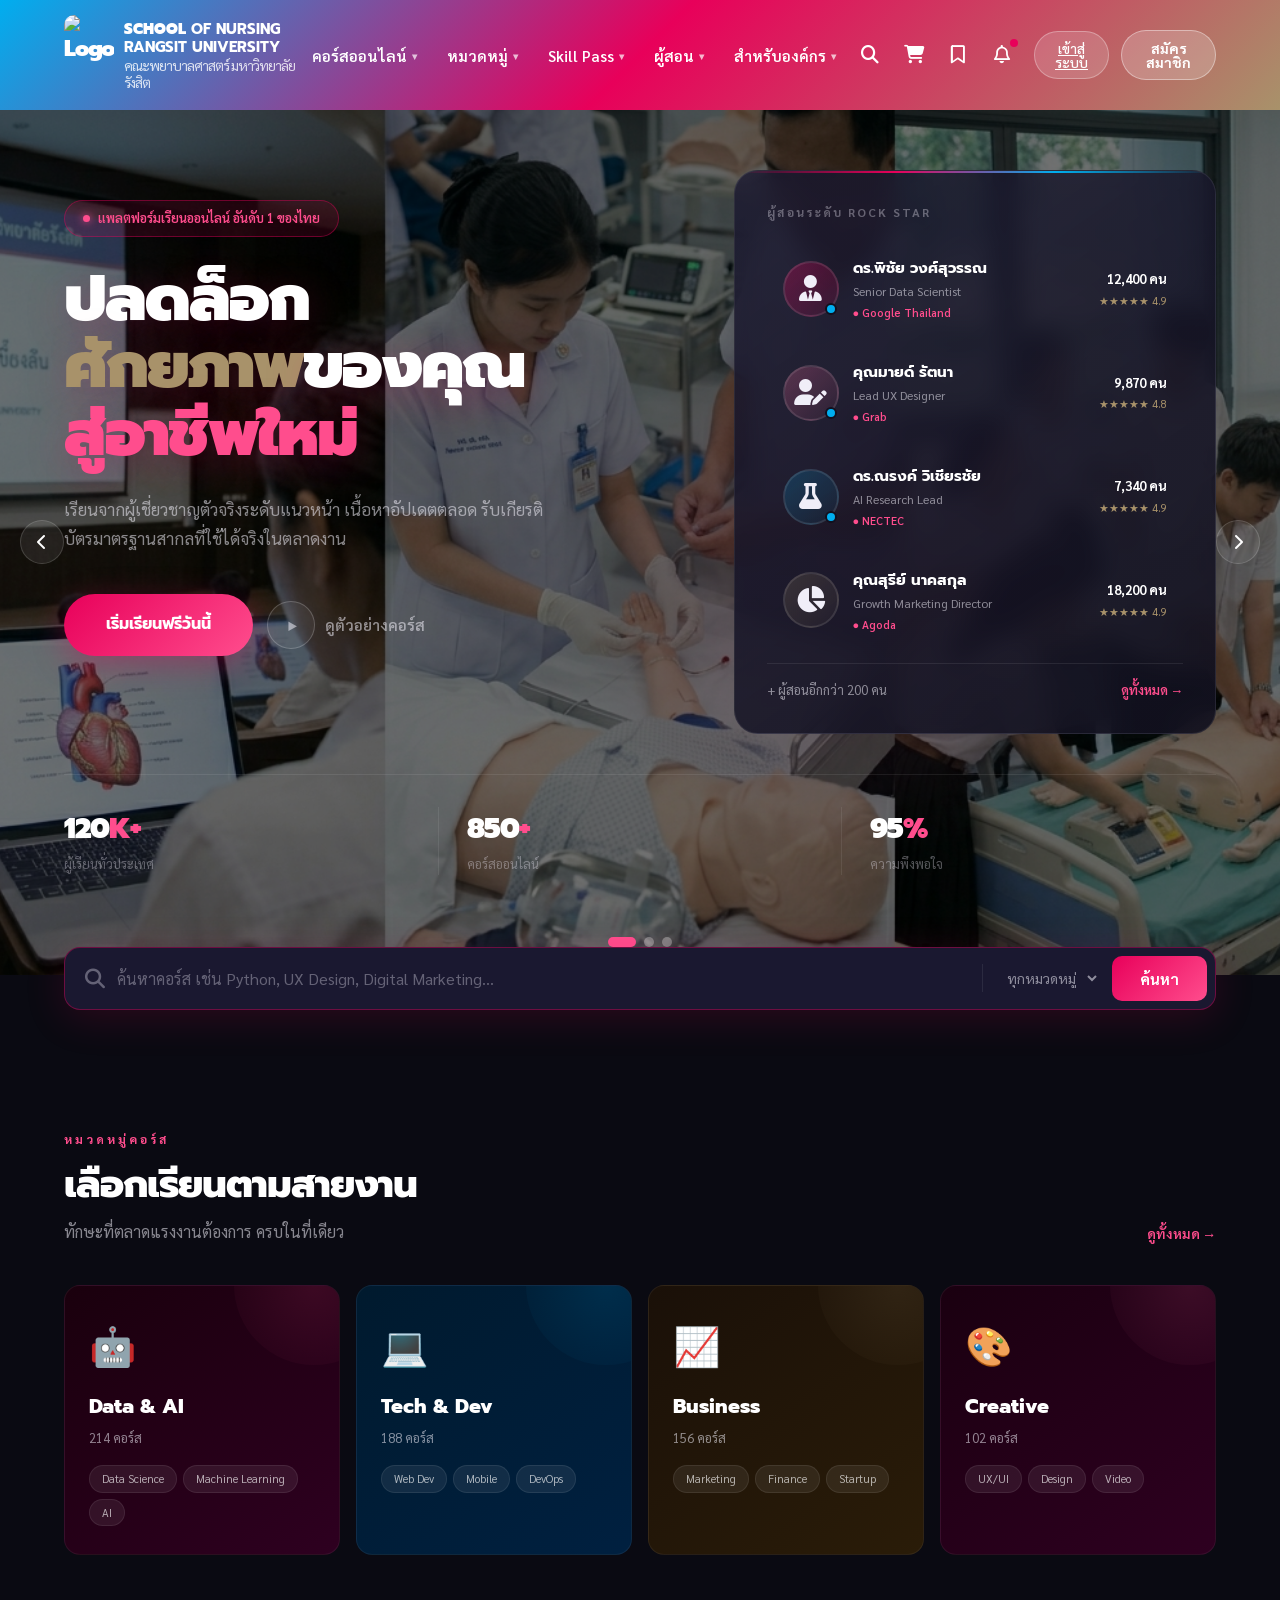
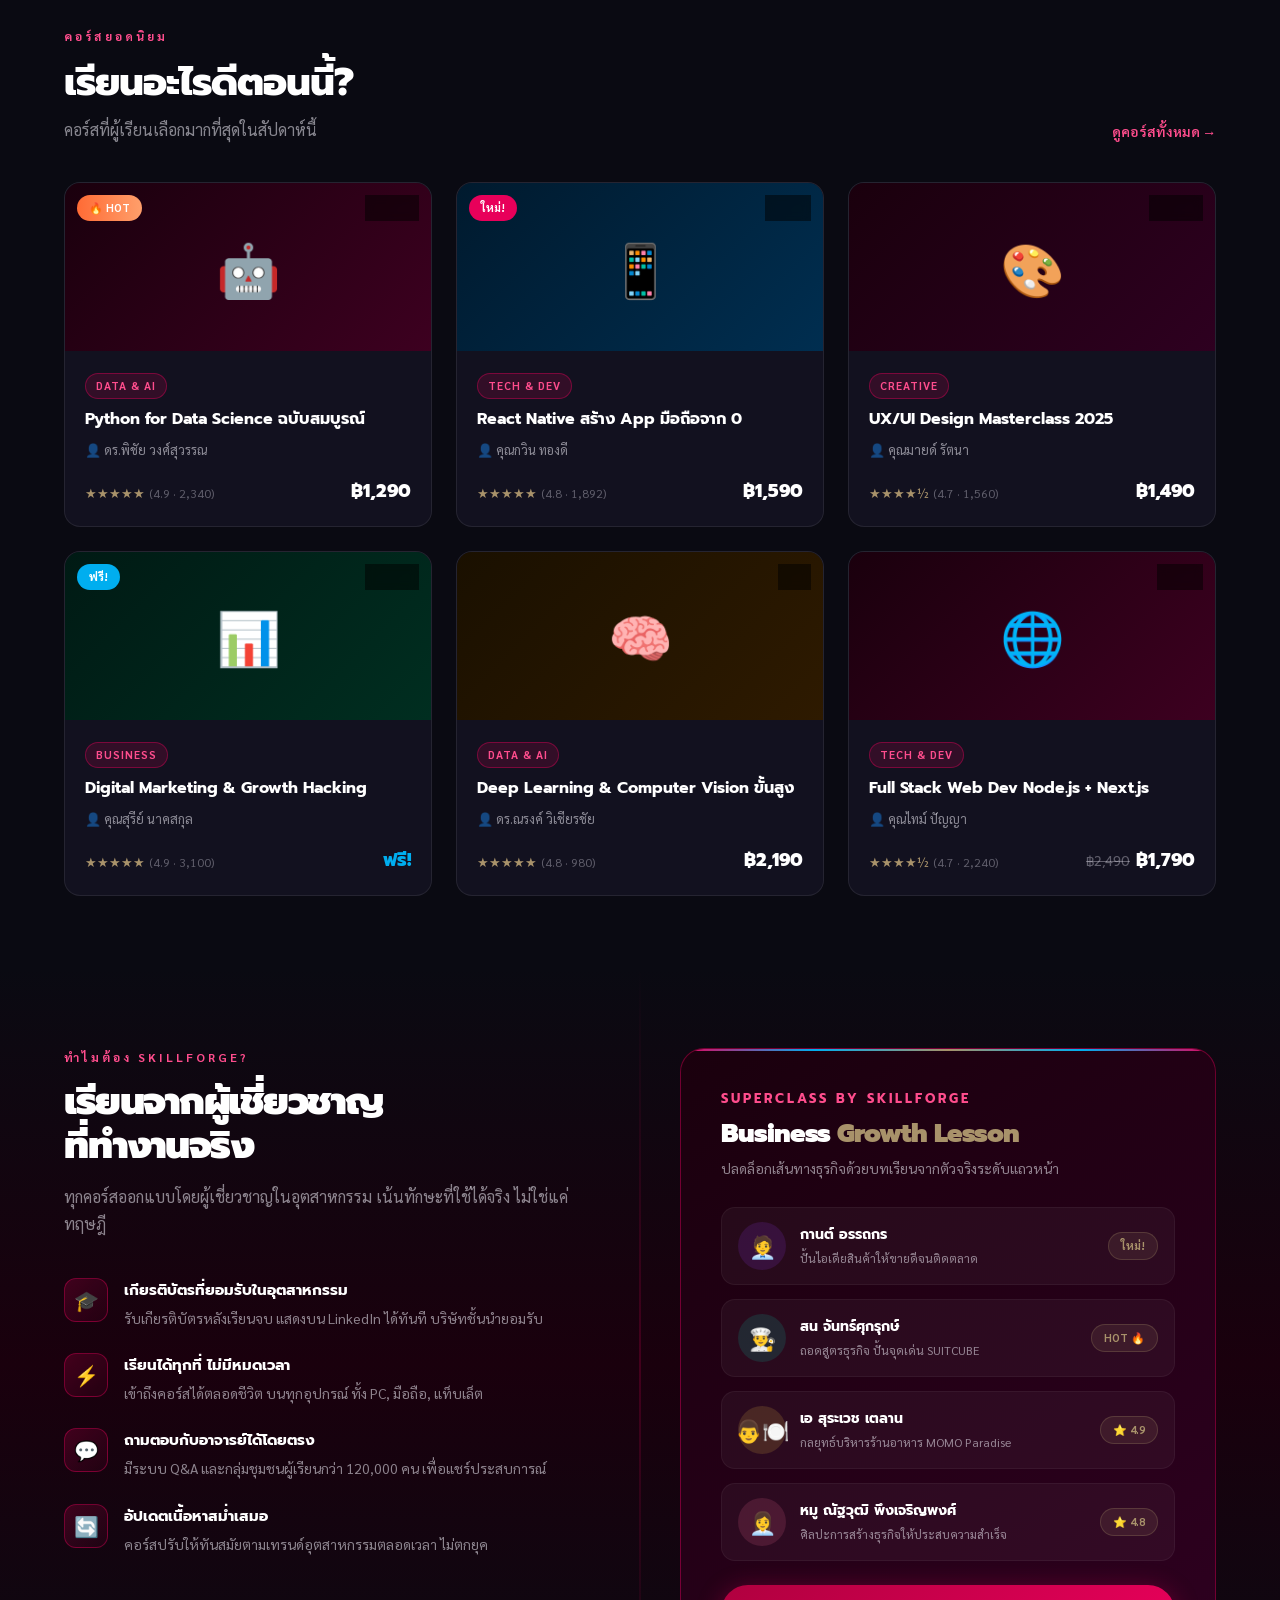
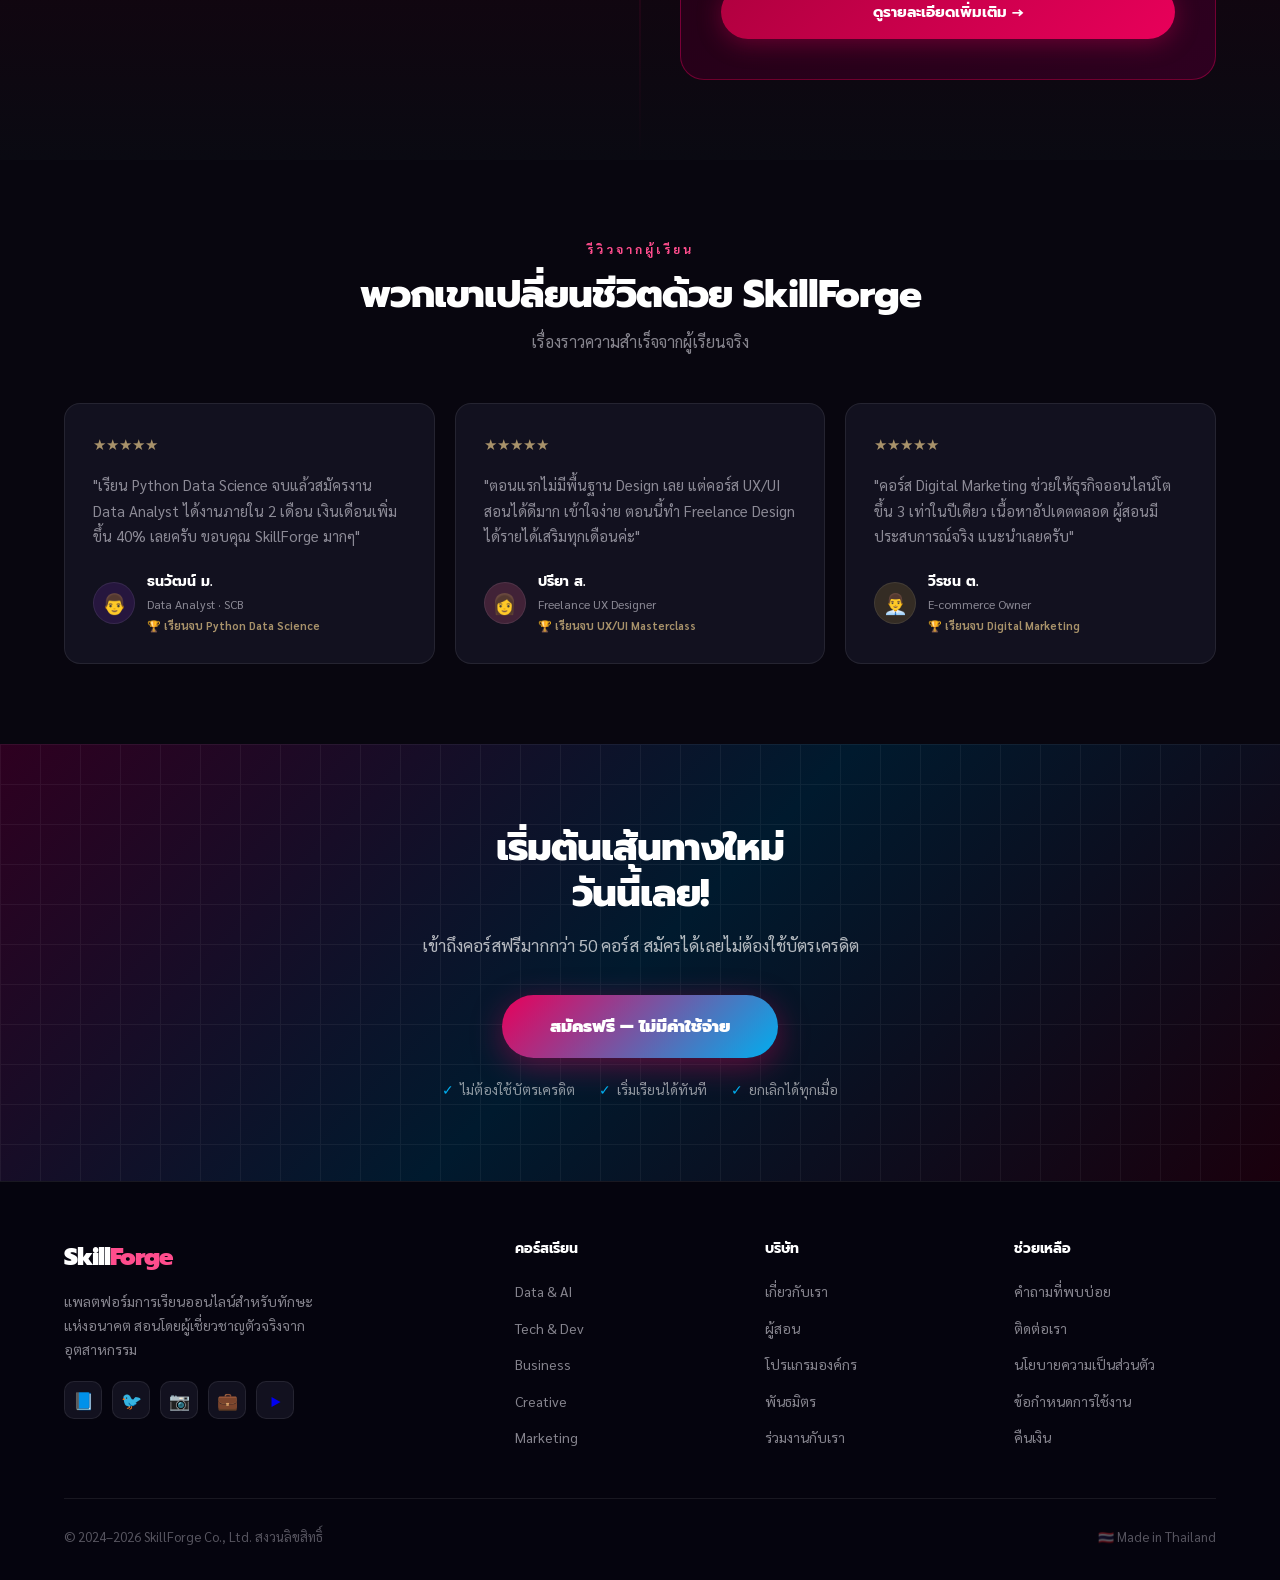
==== commit d7c3a265: "Update index.html" ====
--- a/index.html
+++ b/index.html
@@ -4,8 +4,10 @@
 <meta charset="UTF-8">
 <meta name="viewport" content="width=device-width, initial-scale=1.0">
 <title>SCHOOL OF NURSING RANGSIT UNIVERSITY</title>
+<link rel="icon" type="image/jpg" href="https://raw.githubusercontent.com/airsrevice-collab/Antos/main/nav-logo.jpg">
 <link href="https://fonts.googleapis.com/css2?family=Prompt:wght@300;400;500;600;700;800;900&family=Sarabun:wght@300;400;500;600&display=swap" rel="stylesheet">
 <link rel="stylesheet" href="https://cdnjs.cloudflare.com/ajax/libs/font-awesome/6.5.0/css/all.min.css">
+<link rel="stylesheet" href="responsive.css">
   
 <style>
 :root{--purple:#E8005A;--purple-light:#FF4D8D;--purple-dark:#B0003F;--purple-glow:rgba(232,0,90,0.35);--gold:#A8926A;--teal:#00AEEF;--pink:#FF6B9D;--bg-dark:#0A0A12;--bg-card:#12111F;--bg-card2:#1A1830;--border:rgba(255,255,255,0.08);--border-purple:rgba(232,0,90,0.4);--text:#F0EEF8;--text-muted:rgba(240,238,248,0.55);--text-dim:rgba(240,238,248,0.35);--radius:16px;--radius-pill:100px}
@@ -78,9 +80,9 @@
 .db.free{background:#00AEEF;color:#fff}
 .db.pop{background:rgba(168,146,106,0.15);color:#A8926A;border:1px solid rgba(168,146,106,0.4)}
 .nav-actions{display:flex;gap:12px;align-items:center}
-.btn-ghost{background:rgba(255,255,255,0.15);border:1px solid rgba(255,255,255,0.3);padding:9px 20px;font-family:'Sarabun',sans-serif;font-size:14px;font-weight:500;color:#fff;cursor:pointer;border-radius:var(--radius-pill);transition:all .2s}
+.btn-ghost{display:inline-flex;align-items:center;justify-content:center;background:rgba(255,255,255,0.15);border:1px solid rgba(255,255,255,0.3);padding:9px 20px;font-family:'Sarabun',sans-serif;font-size:14px;font-weight:500;color:#fff;cursor:pointer;border-radius:var(--radius-pill);transition:all .2s;line-height:1;text-align:center}
 .btn-ghost:hover{background:rgba(255,255,255,0.25);color:#fff}
-.btn-primary{background:rgba(255,255,255,0.2);color:#fff;border:1px solid rgba(255,255,255,0.4);padding:10px 24px;border-radius:var(--radius-pill);font-family:'Sarabun',sans-serif;font-size:14px;font-weight:700;cursor:pointer;transition:all .2s;text-decoration:none;display:inline-block}
+.btn-primary{display:inline-flex;align-items:center;justify-content:center;background:rgba(255,255,255,0.2);color:#fff;border:1px solid rgba(255,255,255,0.4);padding:10px 24px;border-radius:var(--radius-pill);font-family:'Sarabun',sans-serif;font-size:14px;font-weight:700;cursor:pointer;transition:all .2s;text-decoration:none;line-height:1;text-align:center}
 .btn-primary:hover{background:rgba(255,255,255,0.3);transform:translateY(-1px)}
 .hero-slider{position:relative;width:100%;overflow:hidden;background:#0a0a12}
 .slides-wrapper{display:flex;transition:transform 0.6s cubic-bezier(0.4,0,0.2,1)}
@@ -762,7 +764,7 @@
           </div>
           <a class="profile-menu-item" href="dashboard.html"><i class="fa-solid fa-house"></i> หน้าแรก</a>
           <a class="profile-menu-item" href="#"><i class="fa-solid fa-user"></i> โปรไฟล์ของฉัน</a>
-          <a class="profile-menu-item" href="#"><i class="fa-solid fa-book-open"></i> คอร์สเรียนของฉัน</a>
+          <a class="profile-menu-item" href="my-library.html"><i class="fa-regular fa-bookmark"></i> คลังความรู้ของฉัน</a>
           <a class="profile-menu-item" href="#"><i class="fa-solid fa-certificate"></i> ใบประกาศของฉัน</a>
           <div class="profile-menu-divider"></div>
           <button class="profile-menu-item danger" onclick="logout()">
--- a/responsive.css
+++ b/responsive.css
@@ -0,0 +1,686 @@
+/* ============================================
+   RESPONSIVE.CSS — RSU NURSING E-LEARNING
+   รองรับ iPhone, Android, iPad ทุกขนาด
+   ============================================ */
+
+/* ---- BREAKPOINTS ----
+   Mobile  : max-width 480px  (iPhone SE, Android)
+   Mobile L: max-width 768px  (iPhone Plus, Android L)
+   Tablet  : max-width 1024px (iPad, iPad Pro)
+   ---------------------- */
+
+/* ============================================
+   GLOBAL / SHARED
+   ============================================ */
+@media (max-width: 1024px) {
+  /* SIDEBAR → ซ่อน แทนด้วย hamburger */
+  .sidebar {
+    transform: translateX(-100%);
+    transition: transform 0.3s ease;
+    z-index: 300;
+    width: 260px !important;
+  }
+  .sidebar.open {
+    transform: translateX(0);
+  }
+  .sidebar-overlay {
+    display: none;
+    position: fixed;
+    inset: 0;
+    background: rgba(0,0,0,0.4);
+    z-index: 299;
+  }
+  .sidebar-overlay.show {
+    display: block;
+  }
+  .main {
+    margin-left: 0 !important;
+  }
+  .top-nav {
+    justify-content: space-between !important;
+    padding: 0 16px !important;
+  }
+  .hamburger-btn {
+    display: flex !important;
+  }
+}
+
+/* ============================================
+   HAMBURGER BUTTON (hidden on desktop)
+   ============================================ */
+.hamburger-btn {
+  display: none;
+  align-items: center;
+  justify-content: center;
+  width: 36px;
+  height: 36px;
+  border-radius: 8px;
+  border: 1.5px solid #e5e7eb;
+  background: #fff;
+  cursor: pointer;
+  font-size: 16px;
+  color: #6b7280;
+  flex-shrink: 0;
+}
+
+/* ============================================
+   NAV (index.html, courses.html, dashboard)
+   ============================================ */
+@media (max-width: 1024px) {
+  nav {
+    height: 70px !important;
+    padding: 0 16px !important;
+  }
+  .nav-logo img {
+    width: 48px !important;
+    height: 48px !important;
+  }
+  .nav-logo-en {
+    font-size: 11px !important;
+  }
+  .nav-logo-th {
+    font-size: 11px !important;
+  }
+  .nav-links {
+    display: none !important;
+  }
+  .nav-actions {
+    gap: 6px !important;
+  }
+  .btn-ghost, .btn-primary {
+    padding: 7px 12px !important;
+    font-size: 12px !important;
+  }
+}
+
+@media (max-width: 480px) {
+  nav {
+    height: 60px !important;
+  }
+  .nav-logo img {
+    width: 36px !important;
+    height: 36px !important;
+  }
+  .nav-logo-en {
+    font-size: 9px !important;
+  }
+  .nav-logo-th {
+    display: none !important;
+  }
+  .btn-ghost {
+    display: none !important;
+  }
+  .btn-primary {
+    padding: 6px 10px !important;
+    font-size: 11px !important;
+  }
+}
+
+/* ============================================
+   HERO SLIDER (index.html)
+   ============================================ */
+@media (max-width: 1024px) {
+  .slide {
+    min-height: 60vh !important;
+    padding: 40px 5% 80px !important;
+  }
+  .slide-content {
+    grid-template-columns: 1fr !important;
+    gap: 32px !important;
+  }
+  .slide-visual {
+    display: none !important;
+  }
+  h1 {
+    font-size: 36px !important;
+  }
+  .slide-stats {
+    flex-wrap: wrap;
+    gap: 16px;
+  }
+  .stat-item {
+    flex: 1 1 calc(33% - 16px) !important;
+    border-right: none !important;
+    margin-right: 0 !important;
+    padding-right: 0 !important;
+    text-align: center;
+  }
+}
+
+@media (max-width: 768px) {
+  .slide {
+    min-height: 50vh !important;
+    padding: 32px 5% 70px !important;
+  }
+  h1 {
+    font-size: 28px !important;
+    letter-spacing: -1px !important;
+  }
+  .hero-sub {
+    font-size: 14px !important;
+  }
+  .hero-cta {
+    flex-direction: column !important;
+    align-items: flex-start !important;
+    gap: 10px !important;
+  }
+  .btn-hero {
+    padding: 14px 28px !important;
+    font-size: 14px !important;
+  }
+  .stat-item {
+    flex: 1 1 calc(50% - 8px) !important;
+  }
+}
+
+@media (max-width: 480px) {
+  .slide {
+    min-height: 45vh !important;
+    padding: 24px 5% 60px !important;
+  }
+  h1 {
+    font-size: 22px !important;
+  }
+  .hero-sub {
+    font-size: 13px !important;
+  }
+  .hero-badge {
+    font-size: 11px !important;
+    padding: 5px 12px !important;
+  }
+}
+
+/* ============================================
+   CATEGORIES & COURSES (index.html)
+   ============================================ */
+@media (max-width: 1024px) {
+  .cat-grid {
+    grid-template-columns: repeat(2, 1fr) !important;
+  }
+  .courses-grid {
+    grid-template-columns: repeat(2, 1fr) !important;
+  }
+  .section {
+    padding: 48px 5% !important;
+  }
+}
+
+@media (max-width: 640px) {
+  .cat-grid {
+    grid-template-columns: repeat(2, 1fr) !important;
+    gap: 10px !important;
+  }
+  .courses-grid {
+    grid-template-columns: 1fr !important;
+  }
+}
+
+@media (max-width: 480px) {
+  .cat-grid {
+    grid-template-columns: 1fr 1fr !important;
+    gap: 8px !important;
+  }
+  .cat-card {
+    padding: 18px 14px !important;
+  }
+  .cat-icon {
+    font-size: 28px !important;
+  }
+  .cat-title {
+    font-size: 15px !important;
+  }
+}
+
+/* ============================================
+   COURSES PAGE (courses.html)
+   ============================================ */
+@media (max-width: 1024px) {
+  .page-wrap {
+    flex-direction: column !important;
+    padding: 20px 16px !important;
+    gap: 16px !important;
+  }
+  .filter-sidebar {
+    width: 100% !important;
+  }
+  .course-grid {
+    grid-template-columns: repeat(2, 1fr) !important;
+  }
+  .path-grid {
+    grid-template-columns: repeat(2, 1fr) !important;
+  }
+}
+
+@media (max-width: 640px) {
+  .course-grid {
+    grid-template-columns: 1fr !important;
+  }
+  .path-grid {
+    grid-template-columns: 1fr !important;
+  }
+  .result-tabs {
+    overflow-x: auto;
+    scrollbar-width: none;
+  }
+  .result-tabs::-webkit-scrollbar {
+    display: none;
+  }
+}
+
+@media (max-width: 480px) {
+  .search-hero {
+    padding: 16px !important;
+  }
+  .search-hero h2 {
+    font-size: 16px !important;
+  }
+  .filter-sidebar {
+    padding: 14px !important;
+  }
+}
+
+/* ============================================
+   DASHBOARD
+   ============================================ */
+@media (max-width: 1024px) {
+  .content {
+    padding: 24px 20px !important;
+  }
+}
+
+@media (max-width: 768px) {
+  /* dashboard course grid */
+  .courses-grid,
+  [style*="grid-template-columns: repeat(4"] {
+    grid-template-columns: repeat(2, 1fr) !important;
+  }
+  /* benefits grid */
+  [style*="grid-template-columns: 1fr 1fr"] {
+    grid-template-columns: 1fr !important;
+  }
+}
+
+@media (max-width: 480px) {
+  .content {
+    padding: 16px !important;
+  }
+  .page-title {
+    font-size: 18px !important;
+  }
+}
+
+/* ============================================
+   SUMMARY PAGE
+   ============================================ */
+@media (max-width: 768px) {
+  .goal-body {
+    grid-template-columns: 1fr !important;
+    gap: 24px !important;
+  }
+  .goal-card {
+    padding: 20px 16px !important;
+  }
+  .weekly-dots {
+    gap: 8px !important;
+  }
+  .dot-circle {
+    width: 36px !important;
+    height: 36px !important;
+  }
+}
+
+@media (max-width: 480px) {
+  .circle-progress {
+    width: 120px !important;
+    height: 120px !important;
+  }
+  .circle-progress svg {
+    width: 120px !important;
+    height: 120px !important;
+  }
+  .circle-num {
+    font-size: 22px !important;
+  }
+}
+
+/* ============================================
+   MODAL (summary, study-plan)
+   ============================================ */
+@media (max-width: 480px) {
+  .modal {
+    padding: 24px 16px !important;
+    border-radius: 16px !important;
+    max-height: 90vh !important;
+    overflow-y: auto !important;
+  }
+  .modal-title {
+    font-size: 18px !important;
+  }
+  .days-options {
+    flex-direction: column !important;
+    align-items: center !important;
+  }
+  .day-option {
+    width: 100% !important;
+    min-width: unset !important;
+  }
+  .time-options {
+    gap: 8px !important;
+  }
+  .time-option {
+    min-width: 70px !important;
+    padding: 8px 10px !important;
+  }
+}
+
+/* ============================================
+   MY COURSES, BOOKMARKS, MY LIBRARY
+   ============================================ */
+@media (max-width: 768px) {
+  .filter-row {
+    flex-direction: column !important;
+    align-items: flex-start !important;
+    gap: 12px !important;
+  }
+  .search-box {
+    width: 100% !important;
+    min-width: unset !important;
+  }
+  .tabs {
+    overflow-x: auto !important;
+    scrollbar-width: none !important;
+  }
+  .tabs::-webkit-scrollbar {
+    display: none !important;
+  }
+}
+
+@media (max-width: 480px) {
+  .filter-btns {
+    flex-wrap: wrap !important;
+    gap: 6px !important;
+  }
+  .filter-btn {
+    padding: 6px 12px !important;
+    font-size: 12px !important;
+  }
+  .empty-state {
+    padding: 40px 16px !important;
+  }
+  .empty-title {
+    font-size: 16px !important;
+  }
+  .empty-desc {
+    font-size: 13px !important;
+  }
+  .btn-goto {
+    width: 100% !important;
+    max-width: 100% !important;
+  }
+}
+
+/* ============================================
+   STUDY PLAN (slider)
+   ============================================ */
+@media (max-width: 768px) {
+  .slider-wrap {
+    width: calc(100vw - 32px) !important;
+  }
+  .slide {
+    flex-direction: column !important;
+    padding: 24px 20px !important;
+    gap: 16px !important;
+    text-align: center !important;
+  }
+  .slide-icon {
+    width: 80px !important;
+    height: 80px !important;
+  }
+  .slider-arrow.left {
+    left: -16px !important;
+  }
+  .slider-arrow.right {
+    right: -16px !important;
+  }
+  .btn-create {
+    width: 100% !important;
+    justify-content: center !important;
+  }
+}
+
+
+@media (max-width: 480px) {
+  .slide-title {
+    font-size: 16px !important;
+  }
+  .slide-desc {
+    font-size: 12px !important;
+  }
+  .deco-circle {
+    display: none !important;
+  }
+  .deco-triangle {
+    display: none !important;
+  }
+}
+
+/* ============================================
+   STUDY PLAN CREATE (wizard)
+   ============================================ */
+@media (max-width: 768px) {
+  .wizard-content {
+    padding: 24px 16px 80px !important;
+  }
+  .stepper {
+    gap: 0 !important;
+  }
+  .step-label {
+    font-size: 9px !important;
+    white-space: normal !important;
+    text-align: center !important;
+    max-width: 60px !important;
+  }
+  .step-circle {
+    width: 28px !important;
+    height: 28px !important;
+    font-size: 12px !important;
+  }
+  .step-line {
+    top: 14px !important;
+  }
+  .courses-grid {
+    grid-template-columns: repeat(2, 1fr) !important;
+  }
+  .date-options {
+    grid-template-columns: 1fr !important;
+  }
+}
+
+@media (max-width: 480px) {
+  .courses-grid {
+    grid-template-columns: repeat(2, 1fr) !important;
+    gap: 8px !important;
+  }
+  .step1-title {
+    font-size: 18px !important;
+  }
+  .goals-grid {
+    gap: 8px !important;
+  }
+  .goal-chip {
+    padding: 8px 14px !important;
+    font-size: 12px !important;
+  }
+  .toggle-btns {
+    flex-direction: column !important;
+  }
+  /* step5 summary grid */
+  [style*="grid-template-columns: 1fr 1fr"] {
+    grid-template-columns: 1fr !important;
+  }
+  .bottom-nav {
+    padding: 10px 16px !important;
+  }
+  .btn-back, .btn-next {
+    padding: 10px 20px !important;
+    font-size: 13px !important;
+  }
+}
+
+/* ============================================
+   LOGIN / REGISTER / FORGOT / RESET
+   ============================================ */
+@media (max-width: 768px) {
+  /* ถ้ามี 2-column layout */
+  .auth-wrap,
+  [class*="auth"] {
+    grid-template-columns: 1fr !important;
+  }
+}
+
+@media (max-width: 480px) {
+  .auth-card,
+  .login-card,
+  .register-card {
+    padding: 24px 16px !important;
+    border-radius: 16px !important;
+    margin: 16px !important;
+  }
+}
+
+/* ============================================
+   ASSESSMENT
+   ============================================ */
+@media (max-width: 768px) {
+  .assessment-grid,
+  .provider-grid {
+    grid-template-columns: 1fr !important;
+  }
+}
+
+/* ============================================
+   WHY SECTION (index.html)
+   ============================================ */
+@media (max-width: 1024px) {
+  .why-grid {
+    grid-template-columns: 1fr !important;
+    gap: 40px !important;
+  }
+}
+
+/* ============================================
+   TESTIMONIALS (index.html)
+   ============================================ */
+@media (max-width: 1024px) {
+  .test-grid {
+    grid-template-columns: 1fr !important;
+    gap: 16px !important;
+  }
+}
+
+@media (max-width: 640px) {
+  .test-grid {
+    grid-template-columns: 1fr !important;
+  }
+}
+
+/* ============================================
+   FOOTER (index.html)
+   ============================================ */
+@media (max-width: 1024px) {
+  .footer-grid {
+    grid-template-columns: 1fr 1fr !important;
+    gap: 32px !important;
+  }
+}
+
+@media (max-width: 640px) {
+  .footer-grid {
+    grid-template-columns: 1fr !important;
+  }
+  .footer-bottom {
+    flex-direction: column !important;
+    gap: 8px !important;
+    text-align: center !important;
+  }
+}
+
+/* ============================================
+   SEARCH SECTION (index.html)
+   ============================================ */
+@media (max-width: 768px) {
+  .search-box {
+    flex-wrap: wrap !important;
+    gap: 8px !important;
+  }
+  .search-divider {
+    display: none !important;
+  }
+  .search-select {
+    width: 100% !important;
+  }
+  .search-btn {
+    width: 100% !important;
+  }
+}
+
+/* ============================================
+   TOP NAV PANEL PAGES (sidebar layout)
+   ============================================ */
+@media (max-width: 1024px) {
+  .top-nav {
+    height: 56px !important;
+  }
+}
+
+/* ============================================
+   PROFILE MENU
+   ============================================ */
+@media (max-width: 480px) {
+  .profile-menu,
+  .dd {
+    min-width: calc(100vw - 32px) !important;
+    right: -8px !important;
+  }
+}
+
+/* ============================================
+   GENERAL UTILITIES
+   ============================================ */
+@media (max-width: 480px) {
+  h2 {
+    font-size: 22px !important;
+  }
+  .section-sub {
+    font-size: 14px !important;
+  }
+  .section-header {
+    flex-direction: column !important;
+    align-items: flex-start !important;
+    gap: 8px !important;
+  }
+  .link-more {
+    font-size: 13px !important;
+  }
+}
+
+/* Prevent horizontal scroll */
+html, body {
+  overflow-x: hidden;
+  max-width: 100%;
+}
+
+/* Smooth scrolling */
+html {
+  scroll-behavior: smooth;
+}
+
+/* Touch-friendly tap targets */
+@media (max-width: 768px) {
+  button, a, input, select {
+    min-height: 40px;
+  }
+  input[type="checkbox"] {
+    min-height: unset;
+  }
+}
